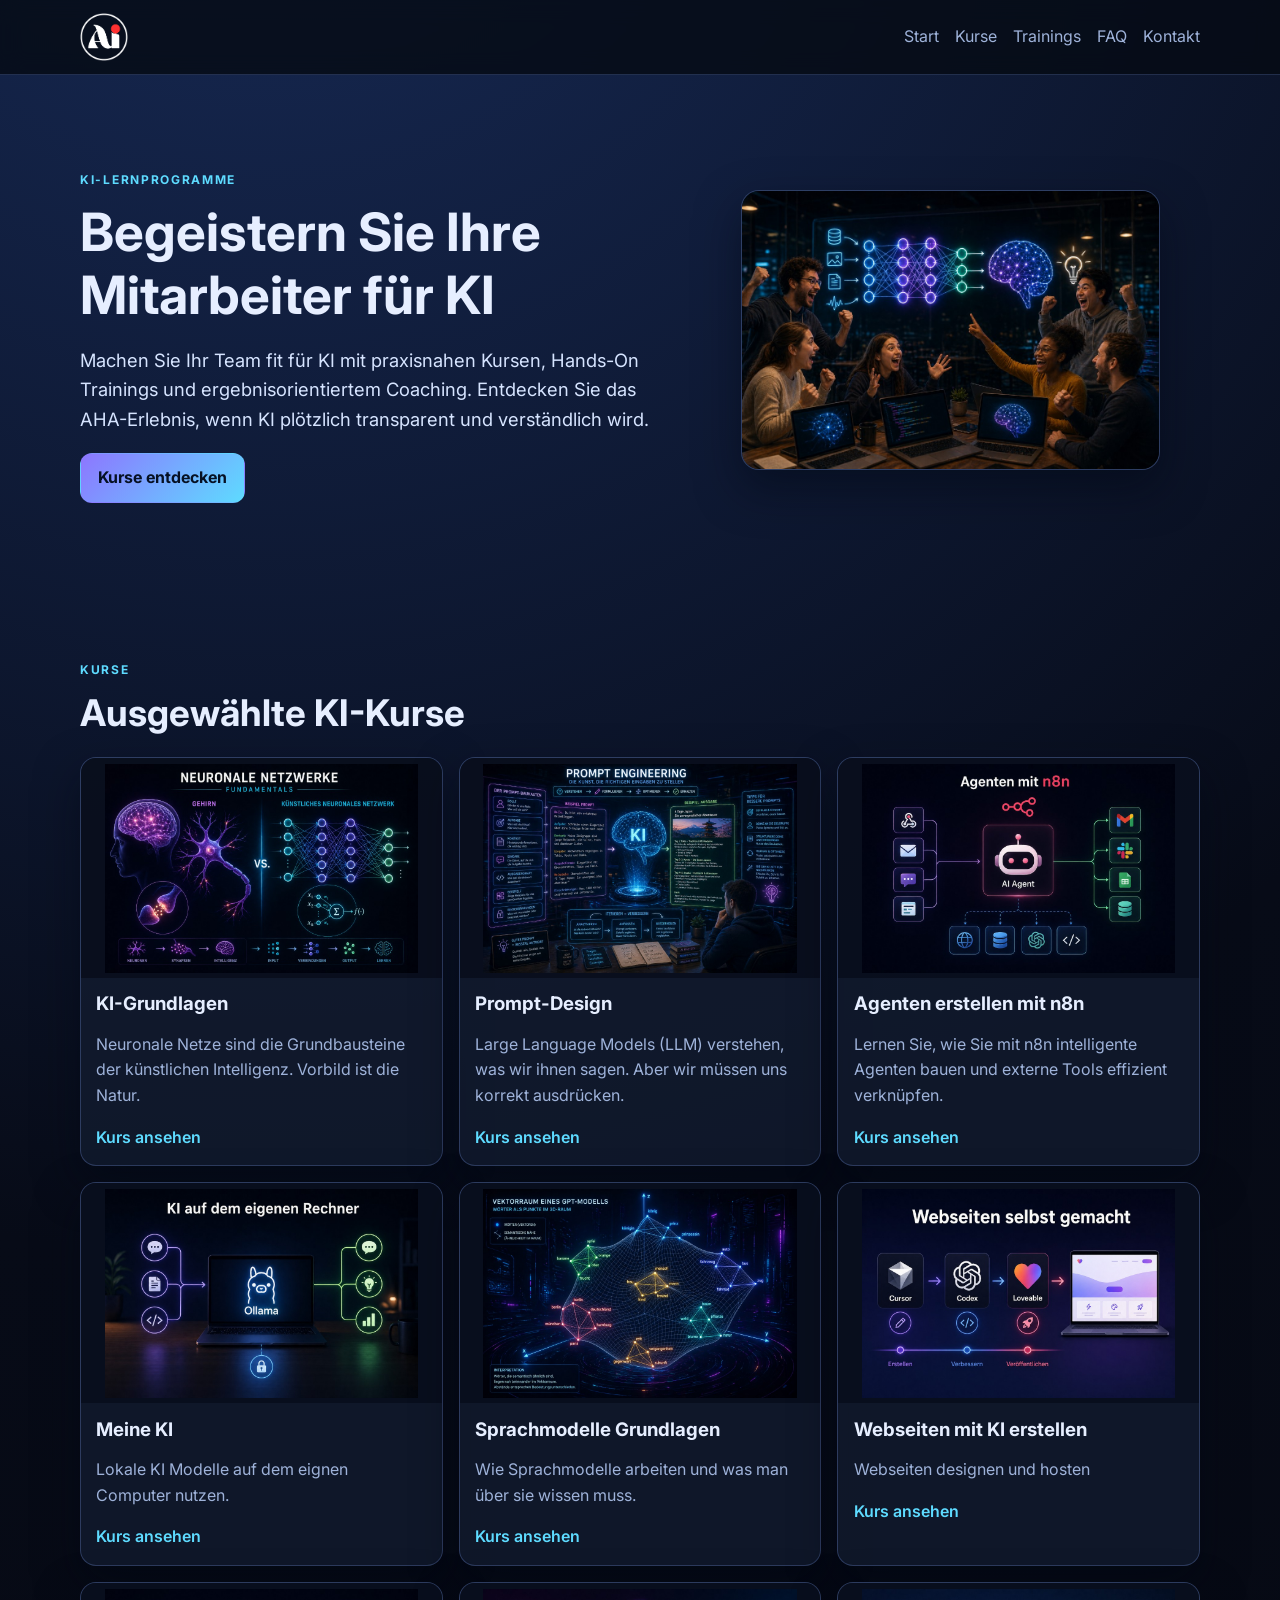
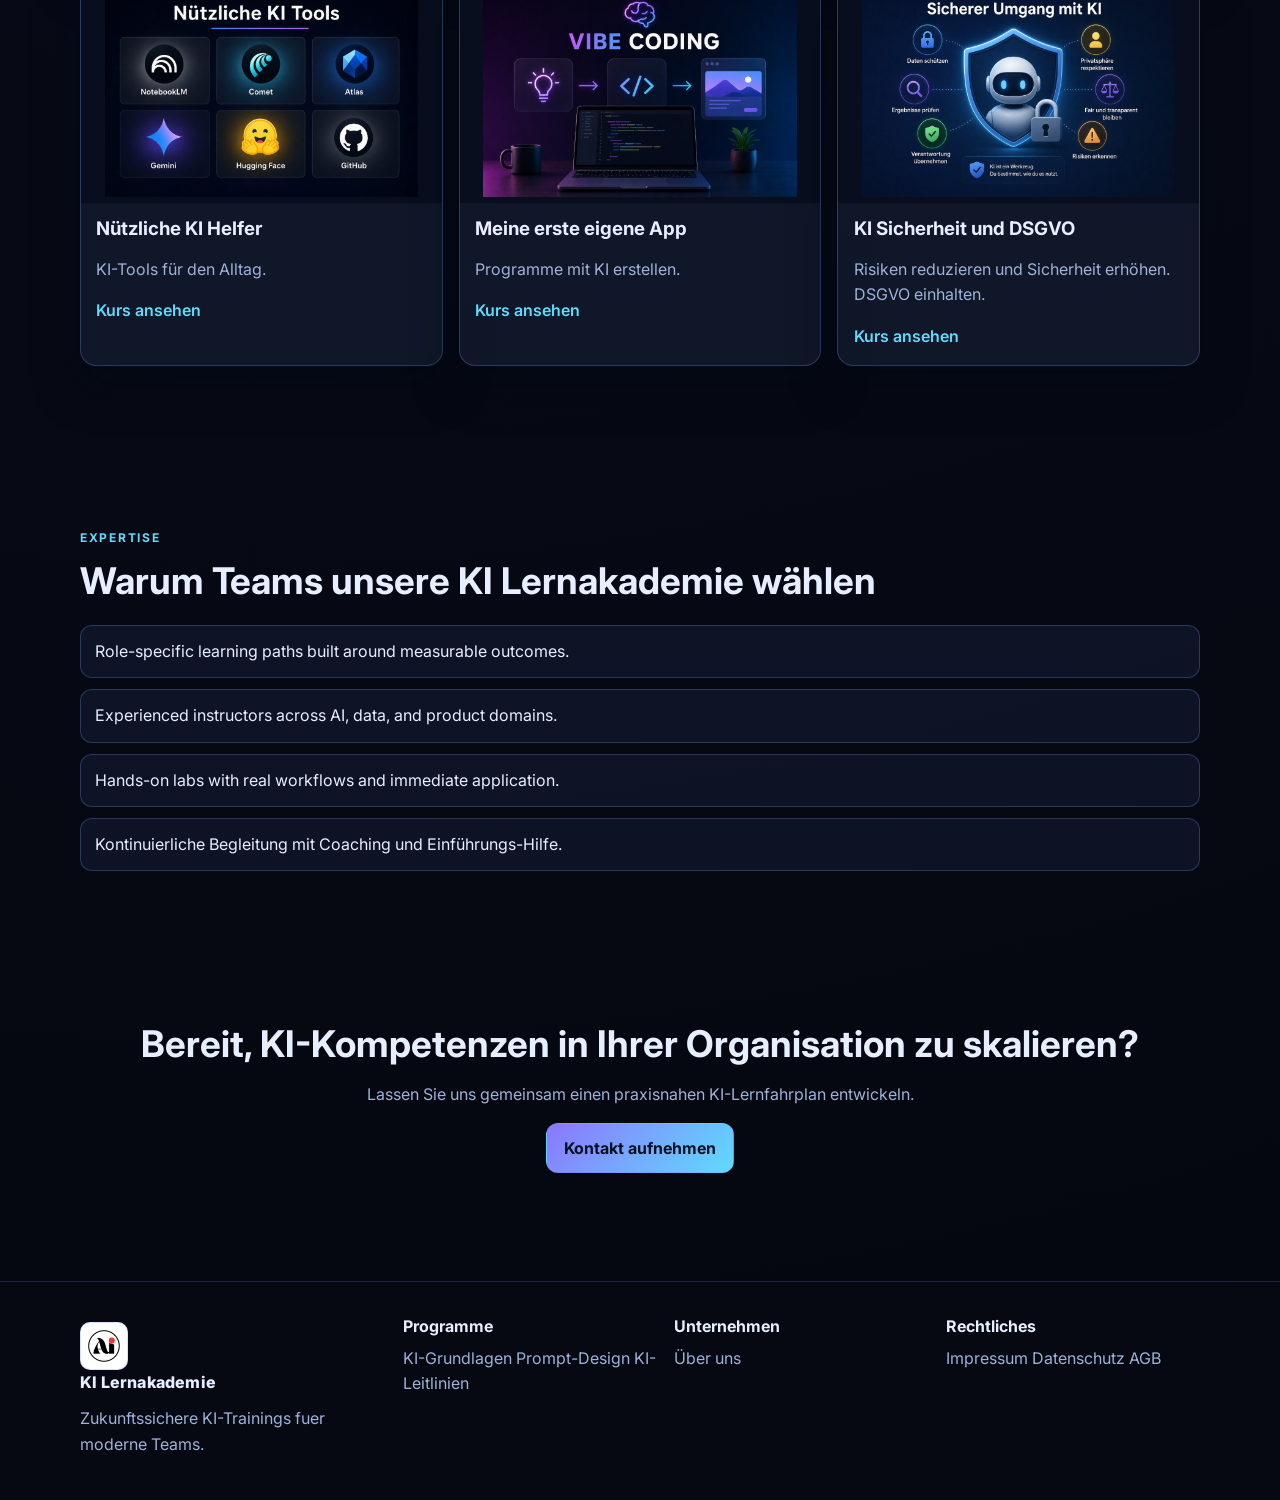
==== web/index.html @ cd167e84 "[verified] Add brand logo favicon across website" ====
<!doctype html>
<html lang="de">
<head>
  <meta charset="utf-8">
  <link rel="icon" href="/favicon.ico" sizes="any">
  <link rel="icon" type="image/png" href="/favicon.png" sizes="64x64">
  <link rel="apple-touch-icon" href="/apple-touch-icon.png" sizes="180x180">
  <meta name="viewport" content="width=device-width, initial-scale=1">
  <title data-i18n="site.title">KI verstehen und anwenden</title>
  <link rel="preconnect" href="https://fonts.googleapis.com">
  <link rel="preconnect" href="https://fonts.gstatic.com" crossorigin>
  <link href="https://fonts.googleapis.com/css2?family=Inter:wght@400;500;600;700;800&display=swap" rel="stylesheet">
  <link rel="stylesheet" href="assets/css/style.css">
</head>
<body data-page="home">
  <header class="site-header">
    <div class="container header-row">
      <a class="brand" href="index.html" aria-label="AimpathiC Startseite">
        <img class="brand-logo" src="assets/img/logo-aimpathic-hell.png" alt="AimpathiC Logo hell">
      </a>
      <button class="mobile-nav-toggle" type="button" aria-label="Navigation umschalten">Menue</button>
      <nav class="main-nav" aria-label="Hauptnavigation">
        <a href="index.html" data-i18n="nav.home">Start</a>
        <a href="courses.html" data-i18n="nav.courses">Kurse</a>
        <a href="workshops.html" data-i18n="nav.workshops">Trainings</a>
        <a href="faq.html" data-i18n="nav.faq">FAQ</a>
        <a href="contact.html" data-i18n="nav.contact">Kontakt</a>
      </nav>
    </div>
  </header>

  <main>
    <section class="hero">
      <div class="container hero-grid">
        <div>
          <p class="eyebrow" data-i18n="hero.eyebrow">KI-Lernprogramme</p>
          <h1 data-i18n="hero.title">Begeistern Sie Ihre Mitarbeiter für KI</h1>
          <p class="lead" data-i18n="hero.lead">Machen Sie Ihr Team fit für KI mit praxisnahen Kursen, Hands-On Trainings und ergebnisorientiertem Coaching. Entdecken Sie das AHA-Erlebnis, wenn KI plötzlich transparent und verständlich wird.</p>
          <a href="courses.html" class="btn btn-primary" data-i18n="hero.cta">Kurse entdecken</a>
        </div>
        <figure class="hero-media">
          <img src="assets/img/hero-01.png" data-i18n-attr="alt:img.heroAlt" alt="Team beim KI-Lernen">
        </figure>
      </div>
    </section>

    <section class="section">
      <div class="container">
        <div class="section-head">
          <p class="eyebrow" data-i18n="courses.eyebrow">Kurse</p>
          <h2 data-i18n="courses.title">Ausgewählte KI-Kurse</h2>
        </div>
        <div class="cards">
          <article class="card course-card">
            <img src="assets/img/ki-kurse-02.png" data-i18n-attr="alt:img.course1Alt" alt="Neuronale Netzwerke Grundlagen">
            <div class="content">
              <h3 data-i18n="courses.card1.title">KI-Grundlagen</h3>
              <p data-i18n="courses.card1.body">Neuronale Netze sind die Grundbausteine der künstlichen Intelligenz. Vorbild ist die Natur.  </p>
              <a class="link-accent" href="courses.html" data-i18n="courses.card1.cta">Kurs ansehen</a>
            </div>
          </article>
          <article class="card course-card">
            <img src="assets/img/prompt-engineering-03.png" data-i18n-attr="alt:img.course2Alt" alt="Visualisierung zu Prompt-Design">
            <div class="content">
              <h3 data-i18n="courses.card2.title">Prompt-Design</h3>
              <p data-i18n="courses.card2.body"> Large Language Models (LLM) verstehen, was wir ihnen sagen. Aber wir müssen uns korrekt ausdrücken.</p>
              <a class="link-accent" href="courses.html" data-i18n="courses.card2.cta">Kurs ansehen</a>
            </div>
          </article>
          <article class="card course-card">
            <img src="assets/img/agenten-erstellen-mit-n8n-05.png" alt="Agenten erstellen mit n8n">
            <div class="content">
              <h3>Agenten erstellen mit n8n</h3>
              <p>Lernen Sie, wie Sie mit n8n intelligente Agenten 
                bauen und externe Tools effizient verknüpfen.</p>
              <a class="link-accent" href="courses.html">Kurs ansehen</a>
            </div>
          </article>
          <article class="card course-card">
            <img src="assets/img/meine-ki-06.png" alt="Meine KI auf dem eigenen Rechner">
            <div class="content">
              <h3>Meine KI</h3>
              <p>Lokale KI Modelle auf dem eignen Computer nutzen.</p>
              <a class="link-accent" href="courses.html">Kurs ansehen</a>
            </div>
          </article>
          <article class="card course-card">
            <img src="assets/img/sprachmodelle-grundlagen-07.png" alt="Sprachmodelle Grundlagen">
            <div class="content">
              <h3>Sprachmodelle Grundlagen</h3>
              <p>Wie Sprachmodelle arbeiten und was man über sie wissen muss.</p>
              <a class="link-accent" href="courses.html">Kurs ansehen</a>
            </div>
          </article>
          <article class="card course-card">
            <img src="assets/img/webseiten-mit-ki-erstellen-08.png" alt="Webseiten mit KI erstellen">
            <div class="content">
              <h3>Webseiten mit KI erstellen</h3>
              <p>Webseiten designen und hosten</p>
              <a class="link-accent" href="courses.html">Kurs ansehen</a>
            </div>
          </article>
          <article class="card course-card">
            <img src="assets/img/nuetzliche-ki-helfer-09.png" alt="Nuetzliche KI Helfer">
            <div class="content">
              <h3>Nützliche KI Helfer</h3>
              <p>KI-Tools für den Alltag.</p>
              <a class="link-accent" href="courses.html">Kurs ansehen</a>
            </div>
          </article>
          <article class="card course-card">
            <img src="assets/img/vibe-coding-kurs-11.png" alt="Meine erste App">
            <div class="content">
              <h3>Meine erste eigene App</h3>
              <p>Programme mit KI erstellen.</p>
              <a class="link-accent" href="courses.html">Kurs ansehen</a>
            </div>
          </article>
          <article class="card course-card">
            <img src="assets/img/sicherheit-kurs-12.png" alt="KI Sicherheit und DSGVO">
            <div class="content">
              <h3>KI Sicherheit und DSGVO</h3>
              <p>Risiken reduzieren und Sicherheit erhöhen. DSGVO einhalten.</p>
              <a class="link-accent" href="courses.html">Kurs ansehen</a>
            </div>
          </article>
        </div>
      </div>
    </section>

    <section class="section">
      <div class="container">
        <div class="section-head">
          <p class="eyebrow" data-i18n="why.eyebrow">Expertise</p>
          <h2 data-i18n="why.title">Warum Teams unsere KI Lernakademie wählen</h2>
        </div>
        <ul class="benefits">
          <li data-i18n="why.item1">Role-specific learning paths built around measurable outcomes.</li>
          <li data-i18n="why.item2">Experienced instructors across AI, data, and product domains.</li>
          <li data-i18n="why.item3">Hands-on labs with real workflows and immediate application.</li>
          <li data-i18n="why.item4">Kontinuierliche Begleitung mit Coaching und Einführungs-Hilfe.</li>
        </ul>
      </div>
    </section>

    <section class="section cta-section">
      <div class="container">
        <h2 data-i18n="cta.title">Bereit, KI-Kompetenzen in Ihrer Organisation zu skalieren?</h2>
        <p data-i18n="cta.body">Lassen Sie uns gemeinsam einen praxisnahen KI-Lernfahrplan entwickeln.</p>
        <a class="btn btn-primary" href="contact.html" data-i18n="cta.button">Kontakt aufnehmen</a>
      </div>
    </section>
  </main>

  <footer class="site-footer">
    <div class="container footer-grid">
      <div>
        <div class="brand-logo-surface">
          <img src="assets/img/logo-aimpathic-schwarz.png" alt="AimpathiC Logo schwarz">
        </div>
        <p class="brand" data-i18n="brand.name">KI Lernakademie</p>
        <p data-i18n="footer.tagline">Zukunftssichere KI-Trainings fuer moderne Teams.</p>
      </div>
      <div>
        <h3 data-i18n="footer.programs">Programme</h3>
        <a href="courses.html" data-i18n="footer.aiFund">KI-Grundlagen</a>
        <a href="courses.html" data-i18n="footer.prompt">Prompt-Design</a>
        <a href="courses.html" data-i18n="footer.gov">KI-Leitlinien</a>
      </div>
      <div>
        <h3 data-i18n="footer.company">Unternehmen</h3>
        <a href="index.html" data-i18n="footer.about">Über uns</a>
      </div>
      <div>
        <h3 data-i18n="footer.legal">Rechtliches</h3>
        <a href="#" data-i18n="footer.imprint">Impressum</a>
        <a href="#" data-i18n="footer.privacy">Datenschutz</a>
        <a href="#" data-i18n="footer.terms">AGB</a>
      </div>
    </div>
  </footer>

  <script src="assets/js/main.js"></script>
</body>
</html>
---- web/assets/css/style.css ----
:root {
  --bg: #070b17;
  --bg-soft: #0f1730;
  --panel: rgba(19, 28, 48, 0.76);
  --text: #e6eeff;
  --muted: #9eb2d9;
  --stroke: rgba(133, 167, 255, 0.25);
  --accent: #5edbff;
  --accent-2: #8d76ff;
  --shadow: 0 18px 44px rgba(2, 7, 19, 0.5);
}

*,
*::before,
*::after {
  box-sizing: border-box;
}

html {
  scroll-behavior: smooth;
}

body {
  margin: 0;
  font-family: "Inter", sans-serif;
  color: var(--text);
  background: radial-gradient(circle at 20% -10%, #182c5a 0%, #070b17 44%, #05070f 100%);
  line-height: 1.6;
}

img {
  max-width: 100%;
  display: block;
}

a {
  color: inherit;
  text-decoration: none;
}

.container {
  width: min(1120px, 92vw);
  margin: 0 auto;
}

.site-header {
  position: sticky;
  top: 0;
  z-index: 50;
  border-bottom: 1px solid rgba(133, 167, 255, 0.22);
  background: rgba(6, 10, 19, 0.8);
  -webkit-backdrop-filter: blur(11px);
  backdrop-filter: blur(11px);
}

.header-row {
  display: flex;
  align-items: center;
  justify-content: space-between;
  gap: 1rem;
  padding: 0.8rem 0;
}

.brand {
  font-weight: 800;
  letter-spacing: 0.2px;
}

.brand-logo {
  width: 48px;
  height: 48px;
  object-fit: contain;
}

.brand-logo-surface {
  width: 48px;
  height: 48px;
  display: inline-flex;
  align-items: center;
  justify-content: center;
  background: #ffffff;
  border-radius: 10px;
  border: 1px solid rgba(133, 167, 255, 0.35);
  margin-top: 0.35rem;
}

.brand-logo-surface img {
  width: 32px;
  height: 32px;
  object-fit: contain;
}

.mobile-nav-toggle {
  display: none;
  background: transparent;
  border: 1px solid var(--stroke);
  border-radius: 10px;
  padding: 0.45rem 0.7rem;
  color: var(--text);
}

.main-nav {
  display: flex;
  align-items: center;
  gap: 1rem;
}

.main-nav a {
  color: var(--muted);
}

.main-nav a:hover,
.main-nav a:focus-visible {
  color: var(--accent);
}

.hero {
  padding: 5.2rem 0 4.4rem;
}

.hero-grid {
  display: grid;
  grid-template-columns: 1.2fr 1fr;
  gap: 1.4rem;
  align-items: center;
}

.eyebrow {
  font-size: 0.75rem;
  letter-spacing: 1.7px;
  text-transform: uppercase;
  font-weight: 700;
  color: var(--accent);
}

h1,
h2,
h3 {
  line-height: 1.2;
  margin: 0 0 0.6rem;
}

h1 {
  font-size: clamp(1.95rem, 5.2vw, 3.3rem);
}

h2 {
  font-size: clamp(1.45rem, 3.8vw, 2.3rem);
}

.lead {
  color: #d6e4ff;
  font-size: clamp(1rem, 2.3vw, 1.15rem);
}

.hero-media,
.panel {
  border-radius: 18px;
  border: 1px solid var(--stroke);
  background: var(--panel);
  box-shadow: var(--shadow);
}

.hero-media {
  overflow: hidden;
}

.btn {
  display: inline-flex;
  align-items: center;
  justify-content: center;
  border-radius: 12px;
  border: 1px solid transparent;
  padding: 0.7rem 1.05rem;
  font-weight: 700;
  transition: transform 0.2s ease, box-shadow 0.2s ease;
}

.btn:focus-visible,
.main-nav a:focus-visible,
summary:focus-visible,
input:focus-visible,
textarea:focus-visible {
  outline: 2px solid var(--accent);
  outline-offset: 2px;
}

.btn-primary {
  color: #061124;
  background: linear-gradient(135deg, var(--accent-2), var(--accent));
}

.btn-secondary {
  border-color: rgba(94, 219, 255, 0.4);
  background: rgba(94, 219, 255, 0.12);
}

.btn:hover {
  transform: translateY(-2px);
  box-shadow: 0 10px 24px rgba(94, 219, 255, 0.22);
}

.section {
  padding: 4.7rem 0;
}

.section-head {
  margin-bottom: 1.35rem;
}

.cards {
  display: grid;
  grid-template-columns: repeat(3, minmax(0, 1fr));
  gap: 1rem;
}

.card {
  border: 1px solid var(--stroke);
  border-radius: 16px;
  background: var(--panel);
  box-shadow: var(--shadow);
  padding: 1rem;
}

.card p {
  color: var(--muted);
}

.link-accent {
  color: var(--accent);
  font-weight: 600;
}

.split-section {
  background: linear-gradient(180deg, rgba(84, 130, 255, 0.08), rgba(94, 219, 255, 0.02));
  border-top: 1px solid rgba(133, 167, 255, 0.2);
  border-bottom: 1px solid rgba(133, 167, 255, 0.2);
}

.split-grid {
  display: grid;
  grid-template-columns: 1.25fr 1fr;
  gap: 1.2rem;
}

.course-card {
  overflow: hidden;
  padding: 0;
}

.course-card img {
  width: 100%;
  height: 220px;
  object-fit: contain;
  object-position: center;
  background: rgba(8, 14, 28, 0.9);
  padding: 0.35rem;
}

.course-card .content {
  padding: 0.95rem;
}

.benefits {
  list-style: none;
  margin: 0;
  padding: 0;
  display: grid;
  gap: 0.7rem;
}

.benefits li {
  border: 1px solid var(--stroke);
  background: rgba(17, 27, 47, 0.66);
  border-radius: 12px;
  padding: 0.8rem 0.9rem;
}

.faq-list {
  display: grid;
  gap: 0.75rem;
}

details {
  border: 1px solid var(--stroke);
  border-radius: 12px;
  background: rgba(17, 27, 47, 0.66);
  padding: 0.8rem 0.95rem;
}

summary {
  cursor: pointer;
  font-weight: 600;
}

details p {
  color: var(--muted);
  margin: 0.6rem 0 0;
}

.cta-section {
  text-align: center;
}

.cta-section p {
  color: var(--muted);
}

.timeline {
  display: grid;
  gap: 0.7rem;
  margin-top: 1rem;
}

.timeline-item {
  border: 1px solid var(--stroke);
  border-radius: 12px;
  background: rgba(17, 27, 47, 0.66);
  padding: 0.7rem 0.85rem;
}

.contact-grid {
  display: grid;
  grid-template-columns: 1.2fr 1fr;
  gap: 1rem;
}

form {
  display: grid;
  gap: 0.65rem;
}

label {
  font-weight: 600;
}

input,
textarea {
  width: 100%;
  border-radius: 10px;
  border: 1px solid var(--stroke);
  background: rgba(13, 21, 39, 0.85);
  color: var(--text);
  padding: 0.62rem 0.75rem;
}

textarea {
  min-height: 120px;
}

.site-footer {
  margin-top: 2rem;
  border-top: 1px solid rgba(133, 167, 255, 0.2);
  background: rgba(7, 10, 18, 0.82);
}

.footer-grid {
  padding: 2.2rem 0;
  display: grid;
  grid-template-columns: 1.2fr repeat(3, 1fr);
  gap: 1.1rem;
}

.footer-grid h3 {
  font-size: 1rem;
}

.footer-grid p,
.footer-grid a {
  color: var(--muted);
  margin: 0 0 0.45rem;
}

.footer-grid .brand {
  color: var(--text);
  margin-bottom: 0.65rem;
}

@media (max-width: 980px) {
  .hero-grid,
  .split-grid,
  .contact-grid {
    grid-template-columns: 1fr;
  }

  .cards,
  .footer-grid {
    grid-template-columns: repeat(2, minmax(0, 1fr));
  }
}

@media (max-width: 760px) {
  .mobile-nav-toggle {
    display: inline-flex;
  }

  .main-nav {
    position: absolute;
    top: 64px;
    left: 4vw;
    right: 4vw;
    border: 1px solid var(--stroke);
    border-radius: 12px;
    background: rgba(7, 12, 21, 0.96);
    display: none;
    flex-direction: column;
    align-items: flex-start;
    padding: 0.8rem;
    gap: 0.7rem;
  }

  .main-nav.is-open {
    display: flex;
  }

  .cards,
  .footer-grid {
    grid-template-columns: 1fr;
  }
}
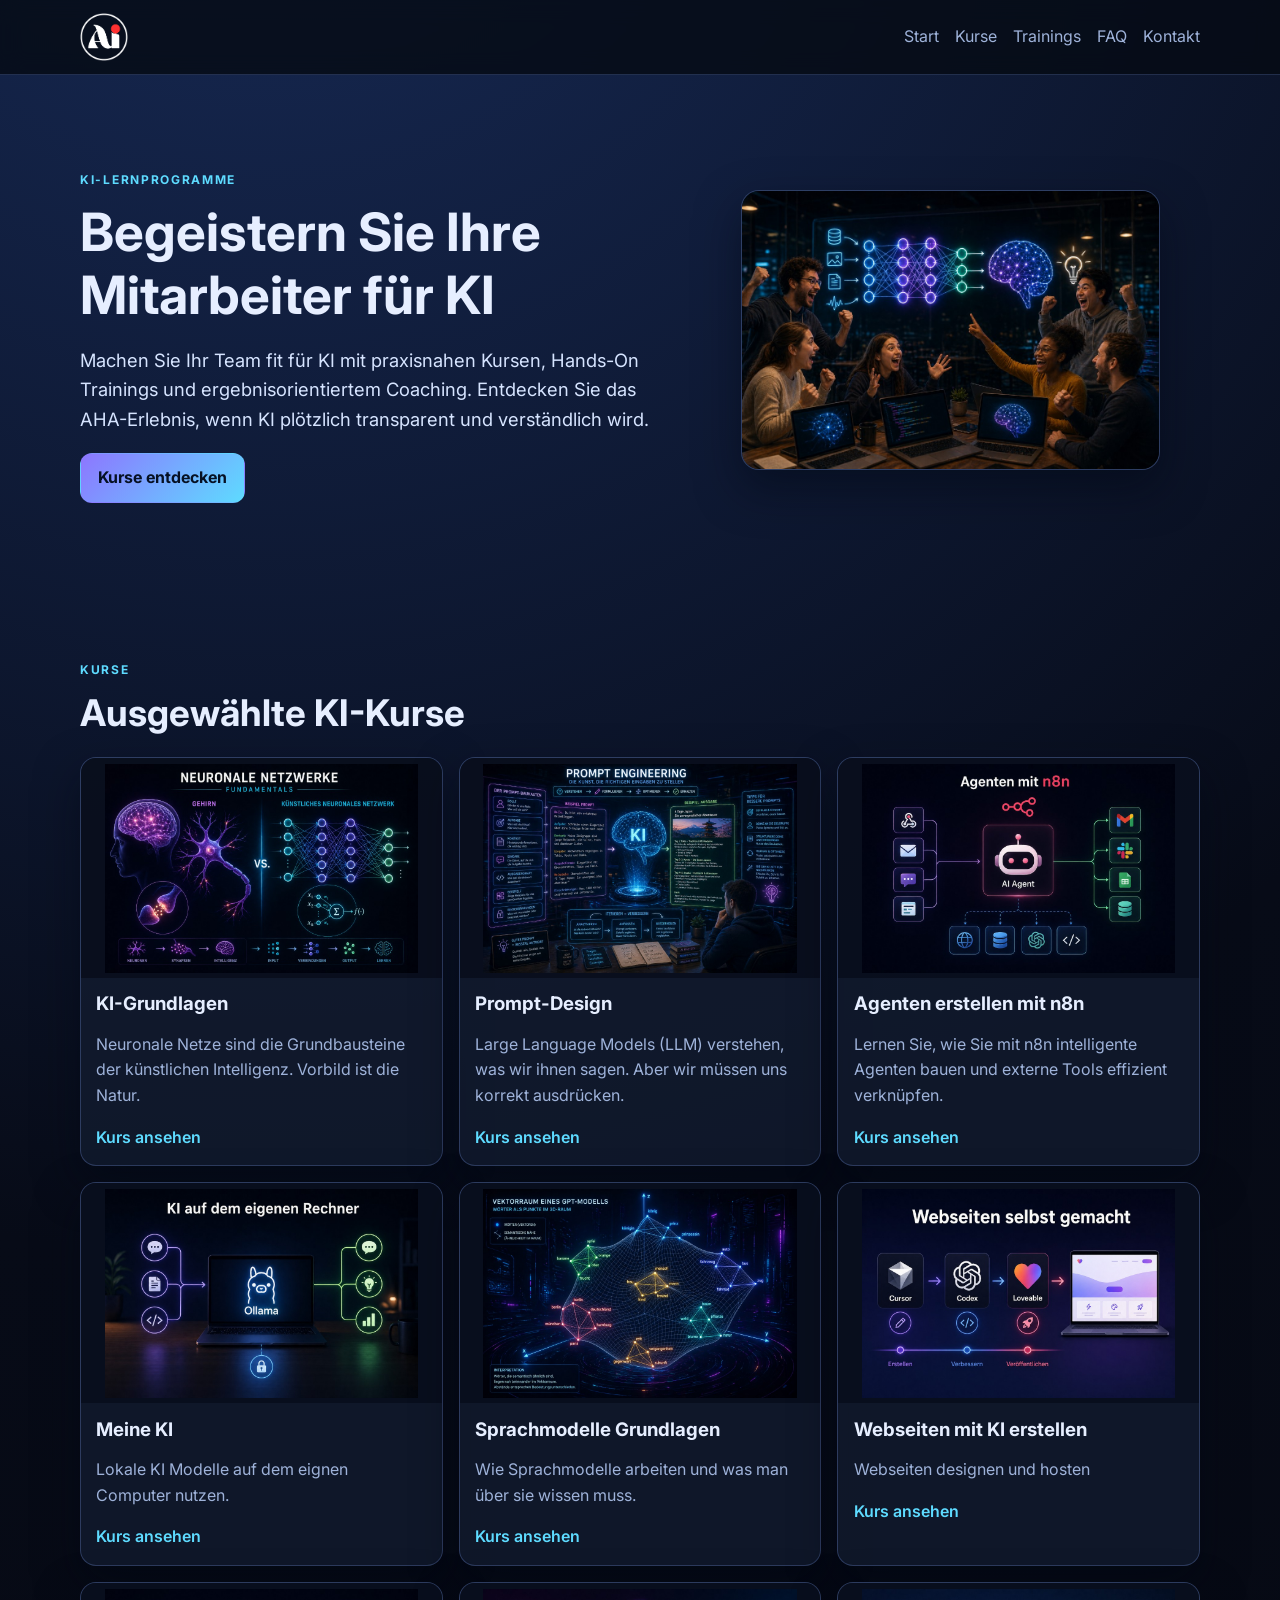
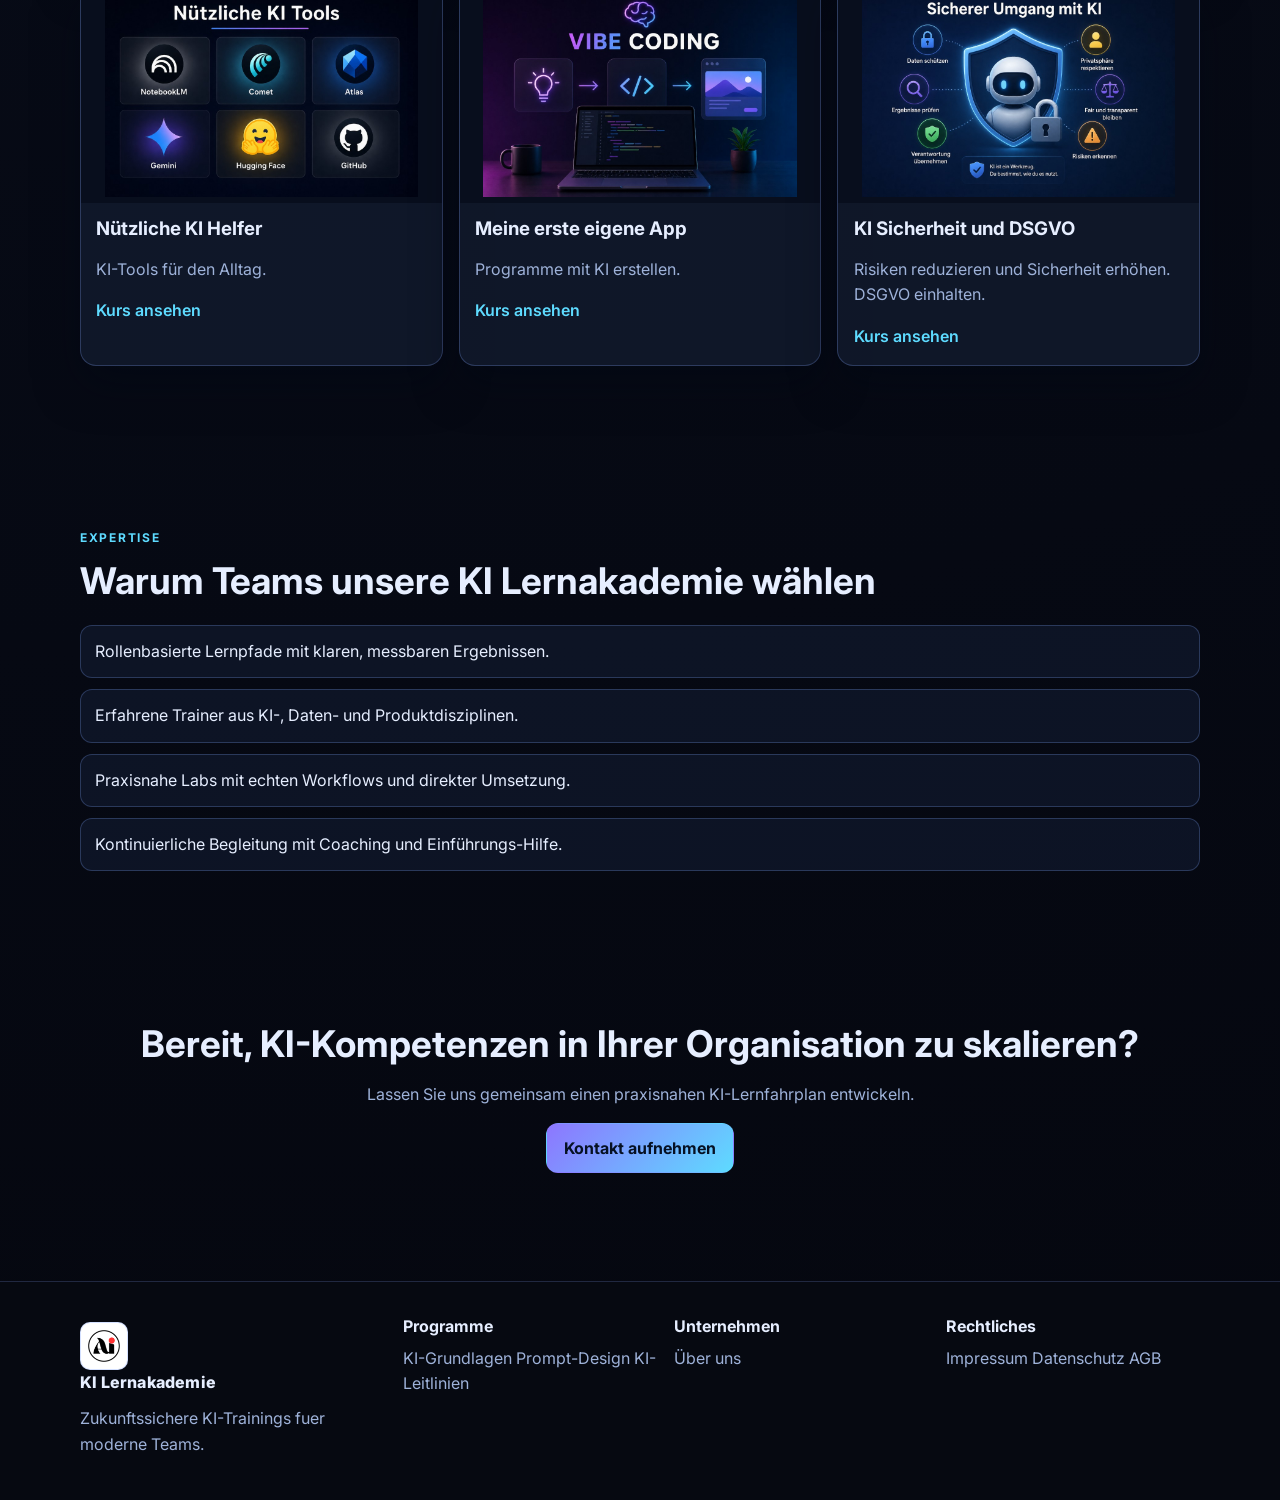
==== commit 91d923e6: "Translate expertise points to German" ====
--- a/web/index.html
+++ b/web/index.html
@@ -2,8 +2,9 @@
 <html lang="de">
 <head>
   <meta charset="utf-8">
+  <link rel="icon" type="image/png" sizes="16x16" href="/favicon-16x16.png">
+  <link rel="icon" type="image/png" sizes="32x32" href="/favicon-32x32.png">
   <link rel="icon" href="/favicon.ico" sizes="any">
-  <link rel="icon" type="image/png" href="/favicon.png" sizes="64x64">
   <link rel="apple-touch-icon" href="/apple-touch-icon.png" sizes="180x180">
   <meta name="viewport" content="width=device-width, initial-scale=1">
   <title data-i18n="site.title">KI verstehen und anwenden</title>
@@ -135,9 +136,9 @@
           <h2 data-i18n="why.title">Warum Teams unsere KI Lernakademie wählen</h2>
         </div>
         <ul class="benefits">
-          <li data-i18n="why.item1">Role-specific learning paths built around measurable outcomes.</li>
-          <li data-i18n="why.item2">Experienced instructors across AI, data, and product domains.</li>
-          <li data-i18n="why.item3">Hands-on labs with real workflows and immediate application.</li>
+          <li data-i18n="why.item1">Rollenbasierte Lernpfade mit klaren, messbaren Ergebnissen.</li>
+          <li data-i18n="why.item2">Erfahrene Trainer aus KI-, Daten- und Produktdisziplinen.</li>
+          <li data-i18n="why.item3">Praxisnahe Labs mit echten Workflows und direkter Umsetzung.</li>
           <li data-i18n="why.item4">Kontinuierliche Begleitung mit Coaching und Einführungs-Hilfe.</li>
         </ul>
       </div>
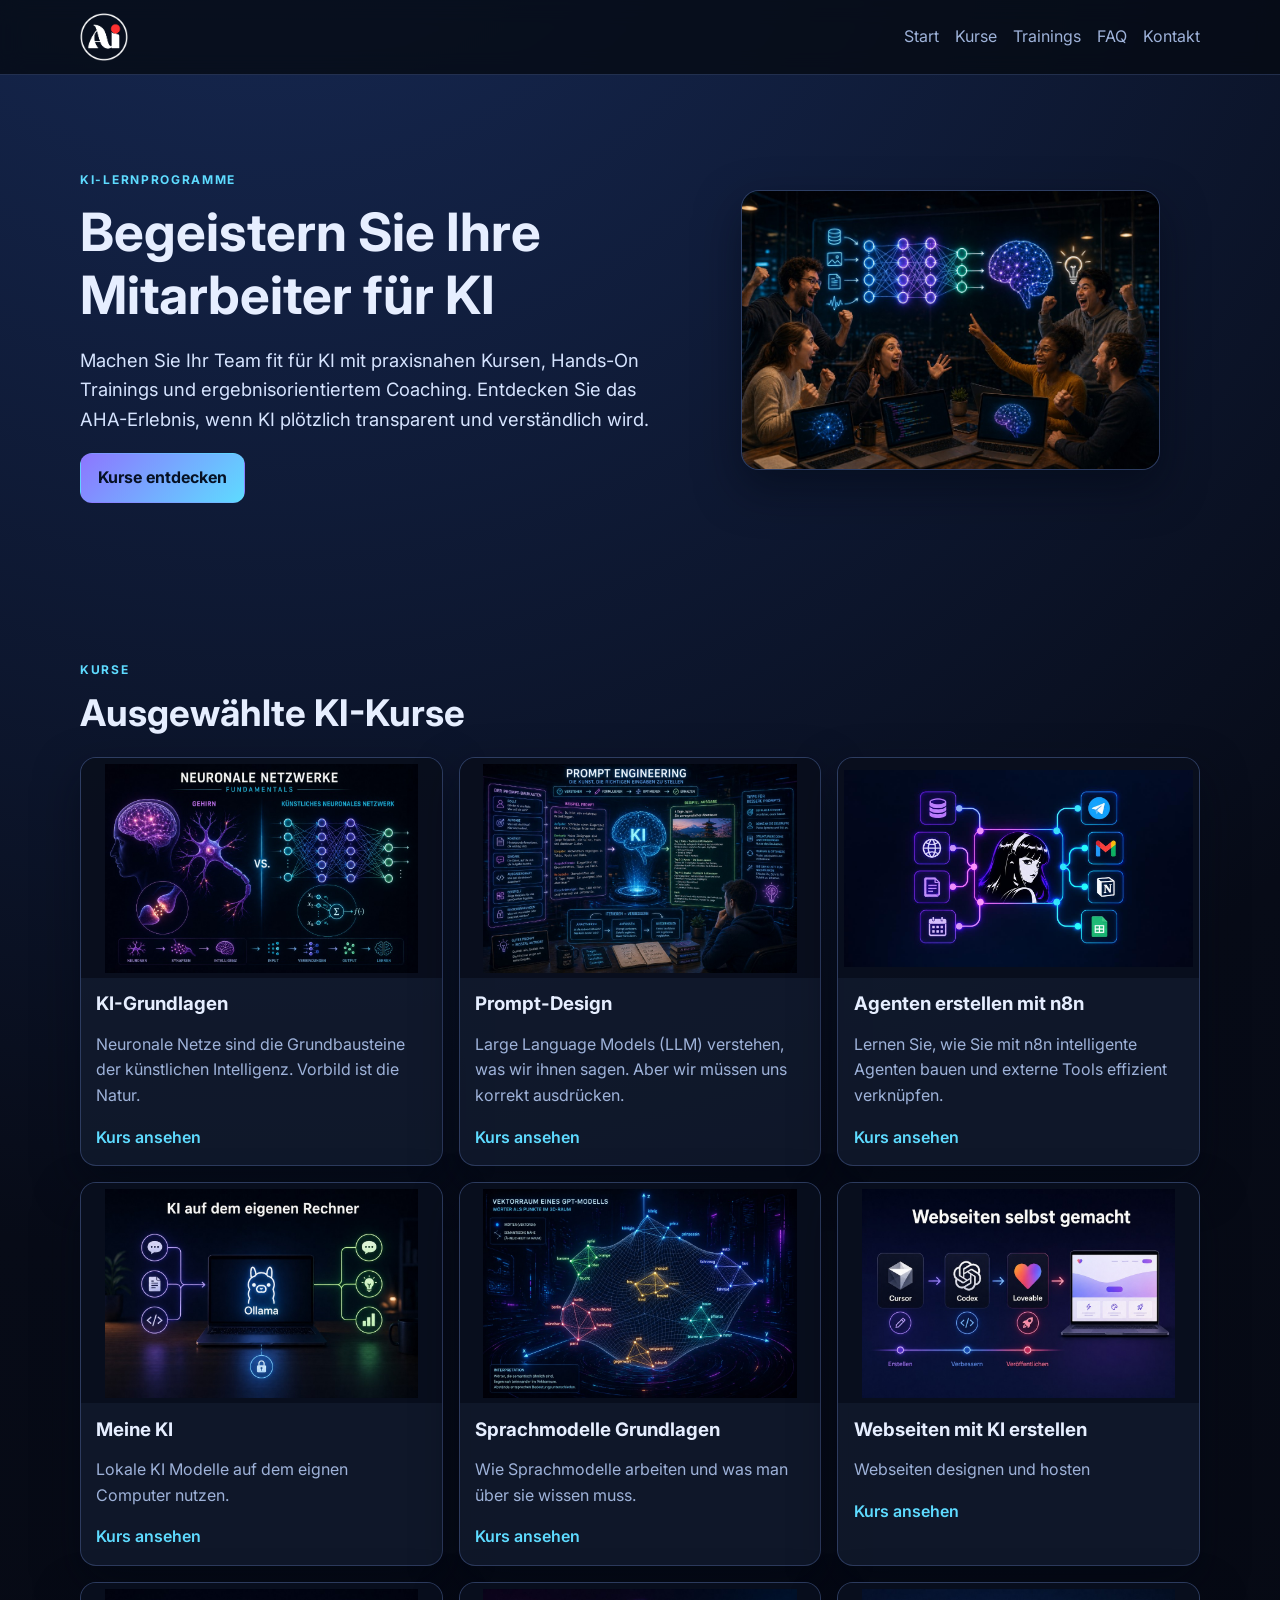
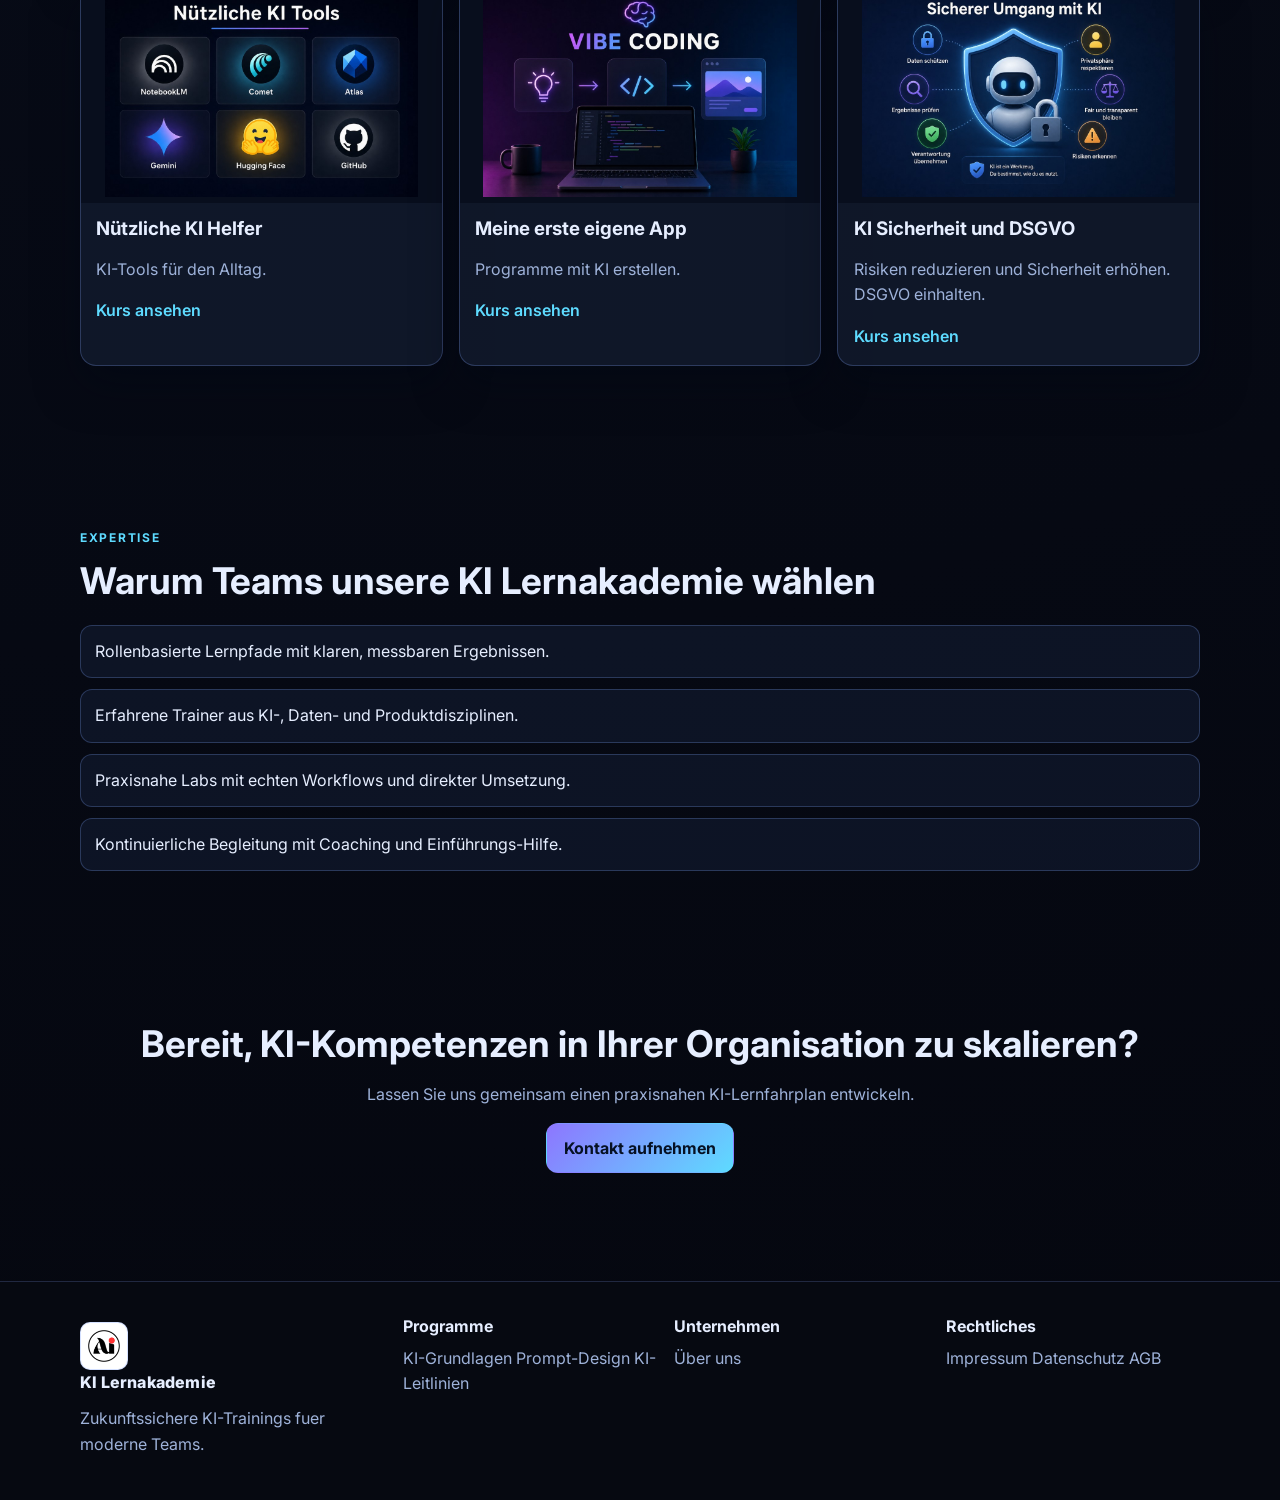
==== commit 5366f95b: "Update image for n8n agents course" ====
--- a/web/index.html
+++ b/web/index.html
@@ -69,7 +69,7 @@
             </div>
           </article>
           <article class="card course-card">
-            <img src="assets/img/agenten-erstellen-mit-n8n-05.png" alt="Agenten erstellen mit n8n">
+            <img src="assets/img/img_62c1c2da69f6.jpg" alt="Agenten erstellen mit n8n">
             <div class="content">
               <h3>Agenten erstellen mit n8n</h3>
               <p>Lernen Sie, wie Sie mit n8n intelligente Agenten 
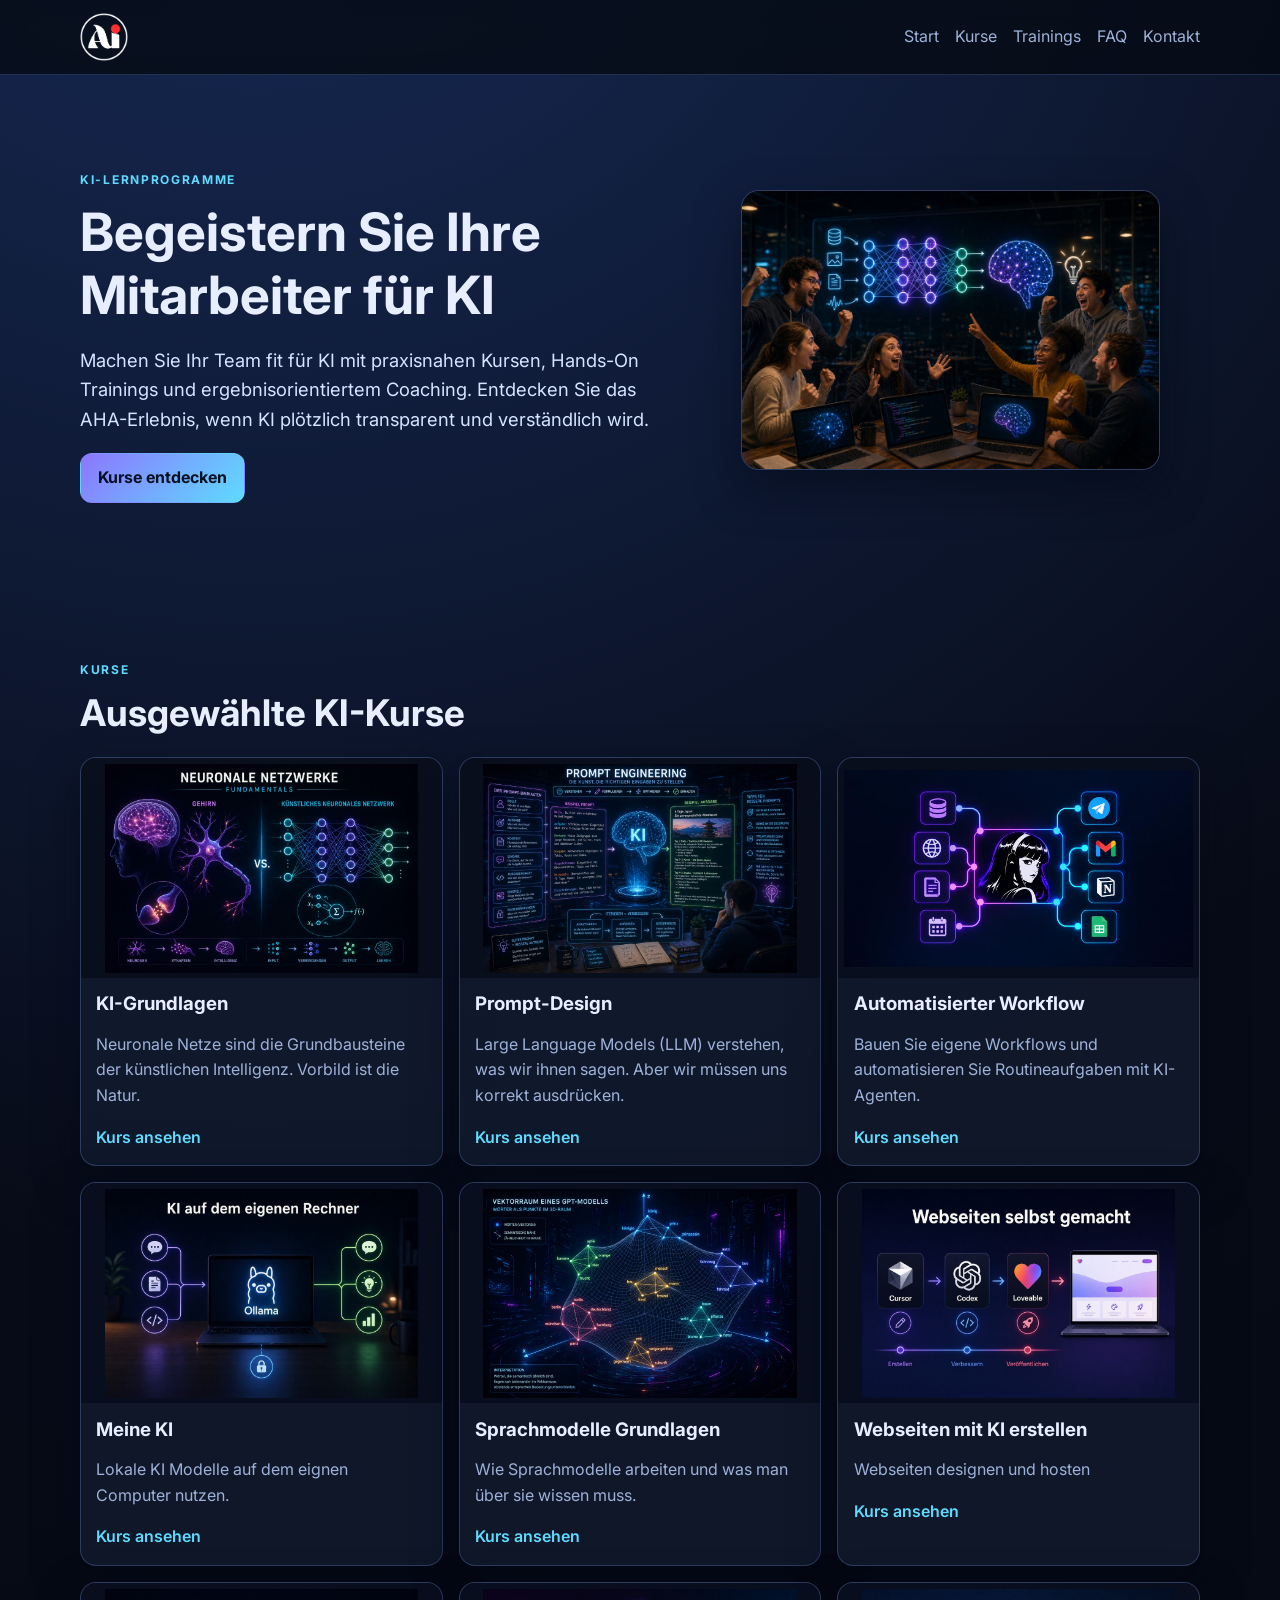
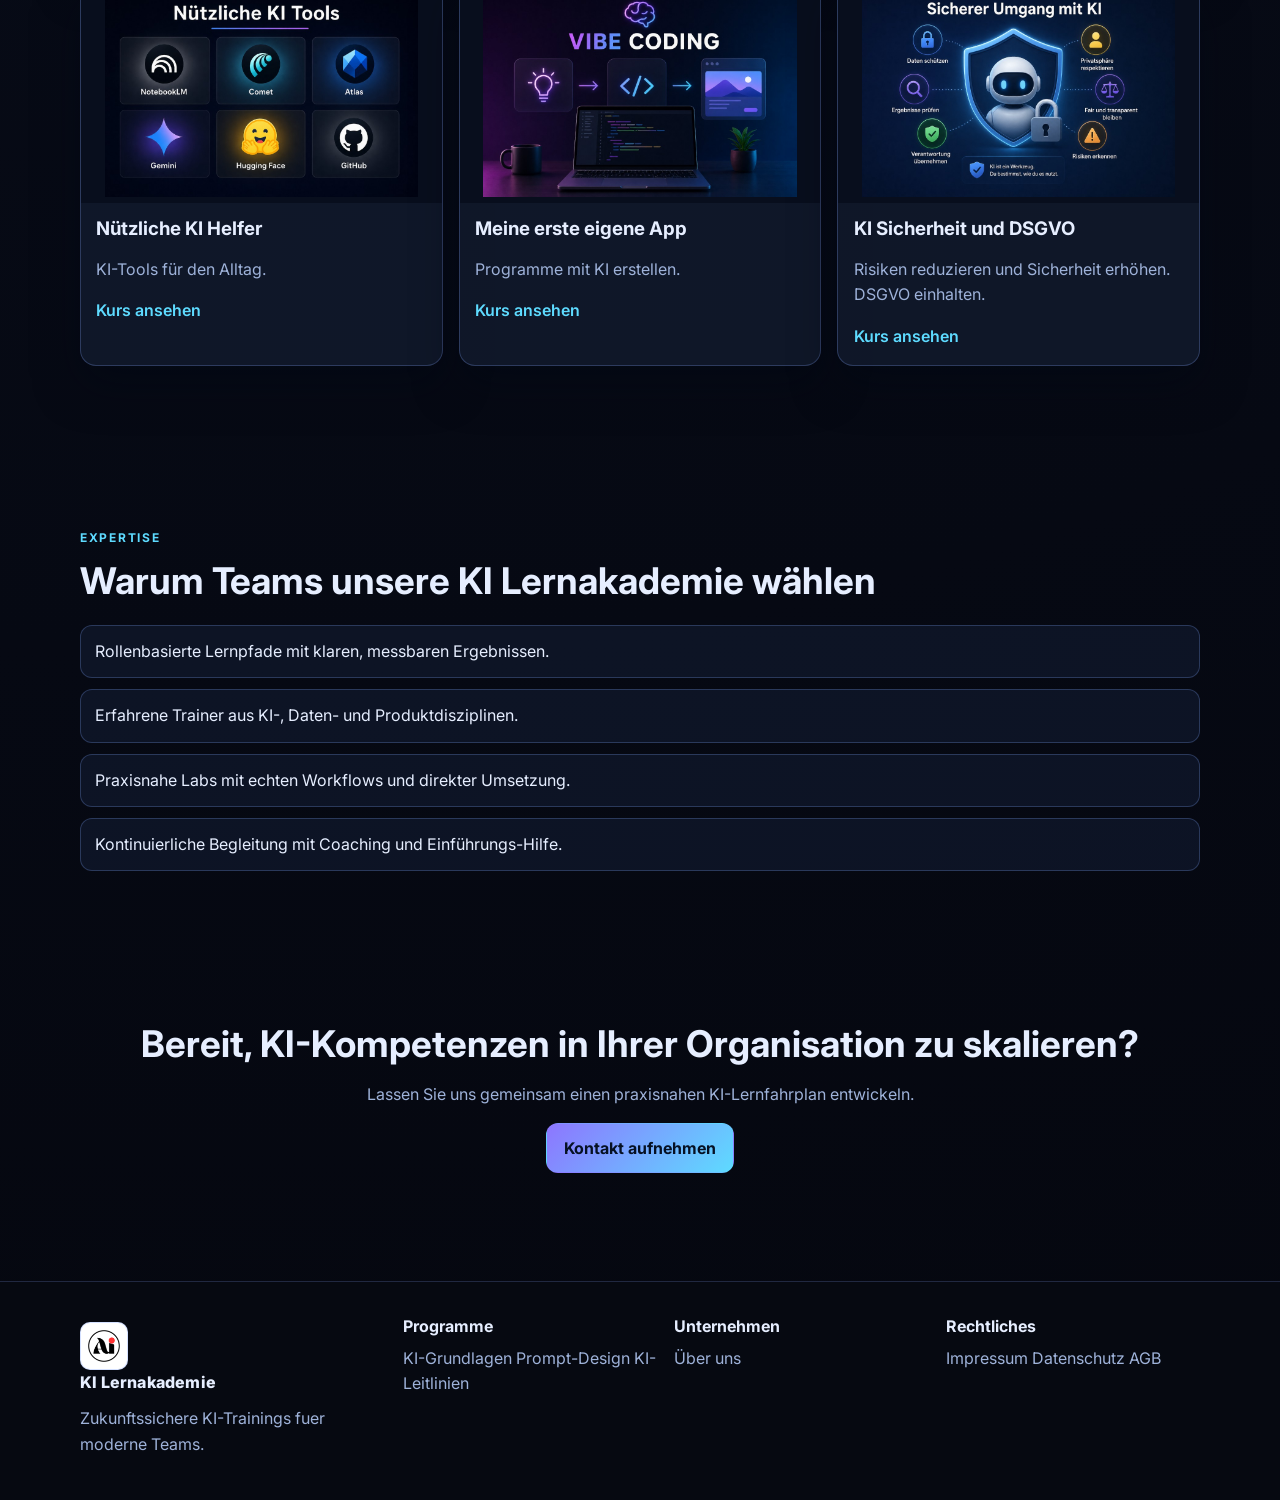
==== commit cf3ffef4: "Update title and text for automated workflow course" ====
--- a/web/index.html
+++ b/web/index.html
@@ -69,11 +69,10 @@
             </div>
           </article>
           <article class="card course-card">
-            <img src="assets/img/img_62c1c2da69f6.jpg" alt="Agenten erstellen mit n8n">
+            <img src="assets/img/img_62c1c2da69f6.jpg" alt="Automatisierter Workflow">
             <div class="content">
-              <h3>Agenten erstellen mit n8n</h3>
-              <p>Lernen Sie, wie Sie mit n8n intelligente Agenten 
-                bauen und externe Tools effizient verknüpfen.</p>
+              <h3>Automatisierter Workflow</h3>
+              <p>Bauen Sie eigene Workflows und automatisieren Sie Routineaufgaben mit KI-Agenten.</p>
               <a class="link-accent" href="courses.html">Kurs ansehen</a>
             </div>
           </article>
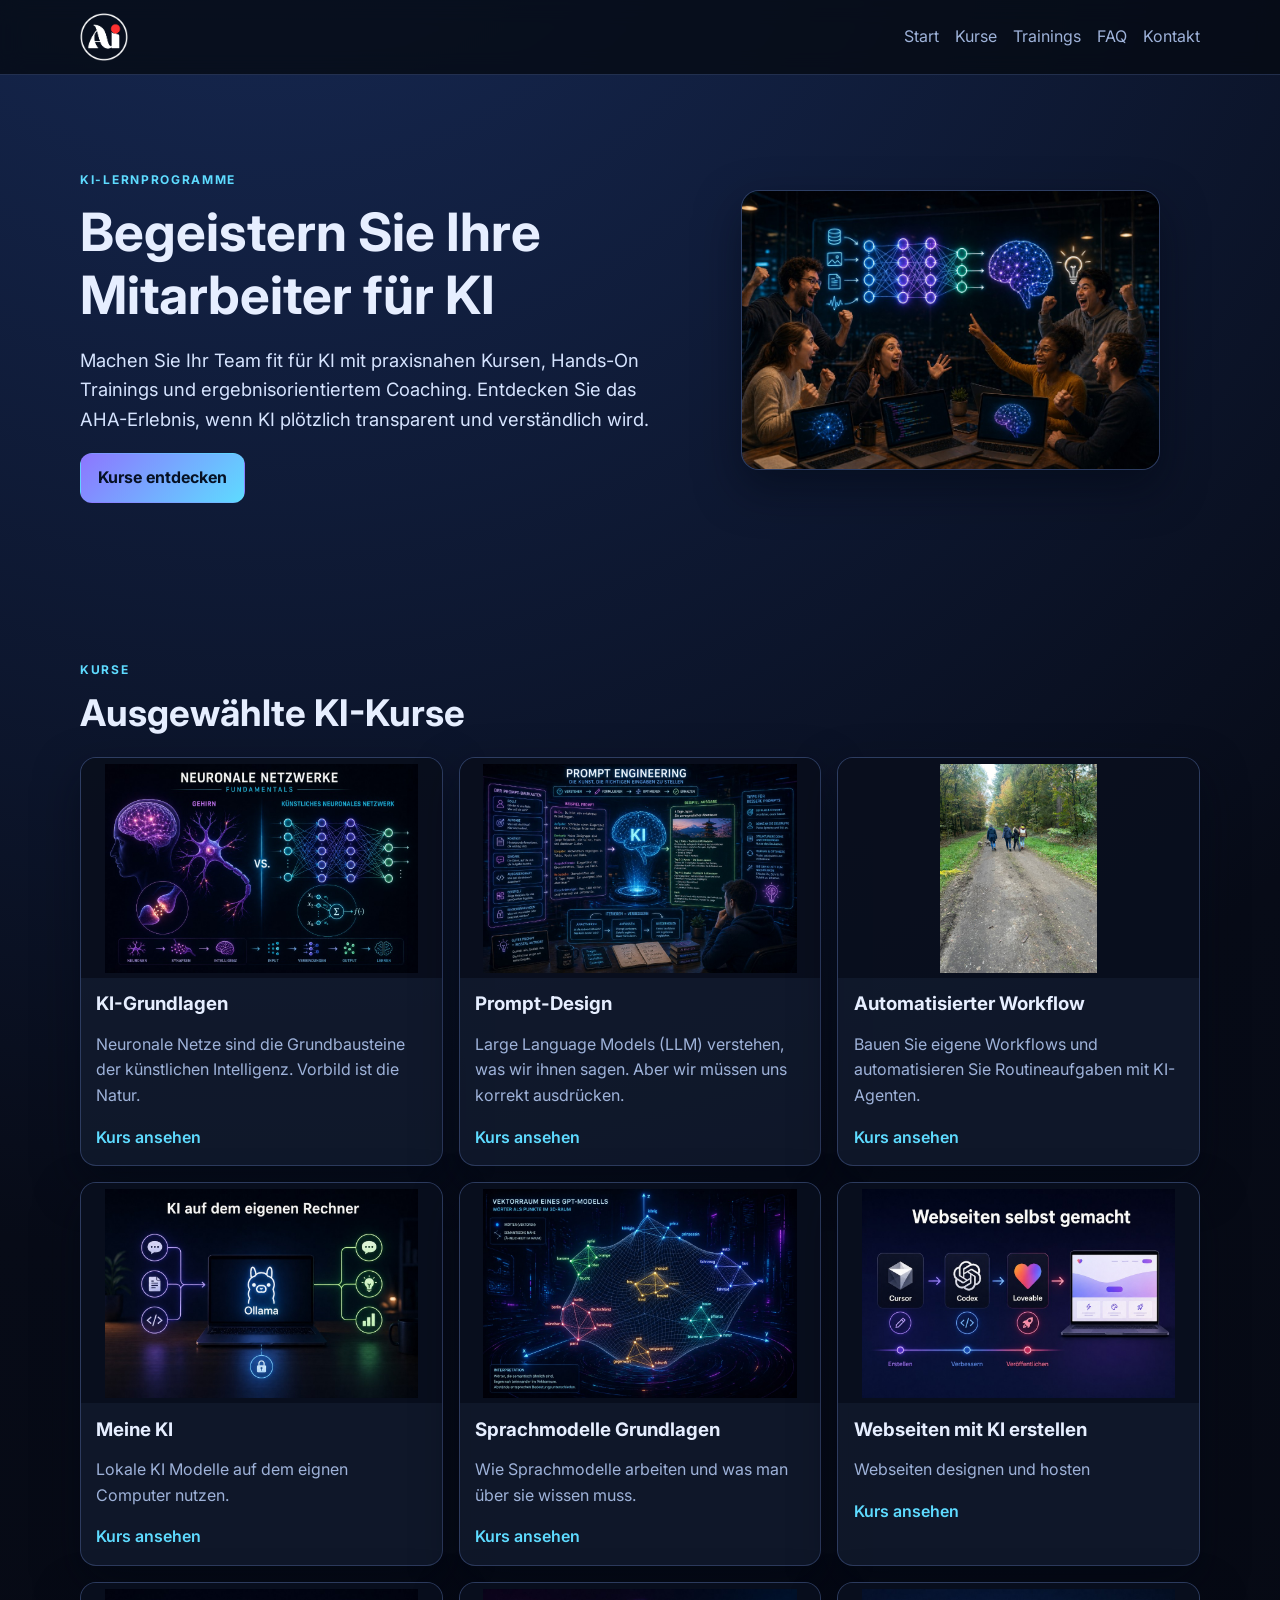
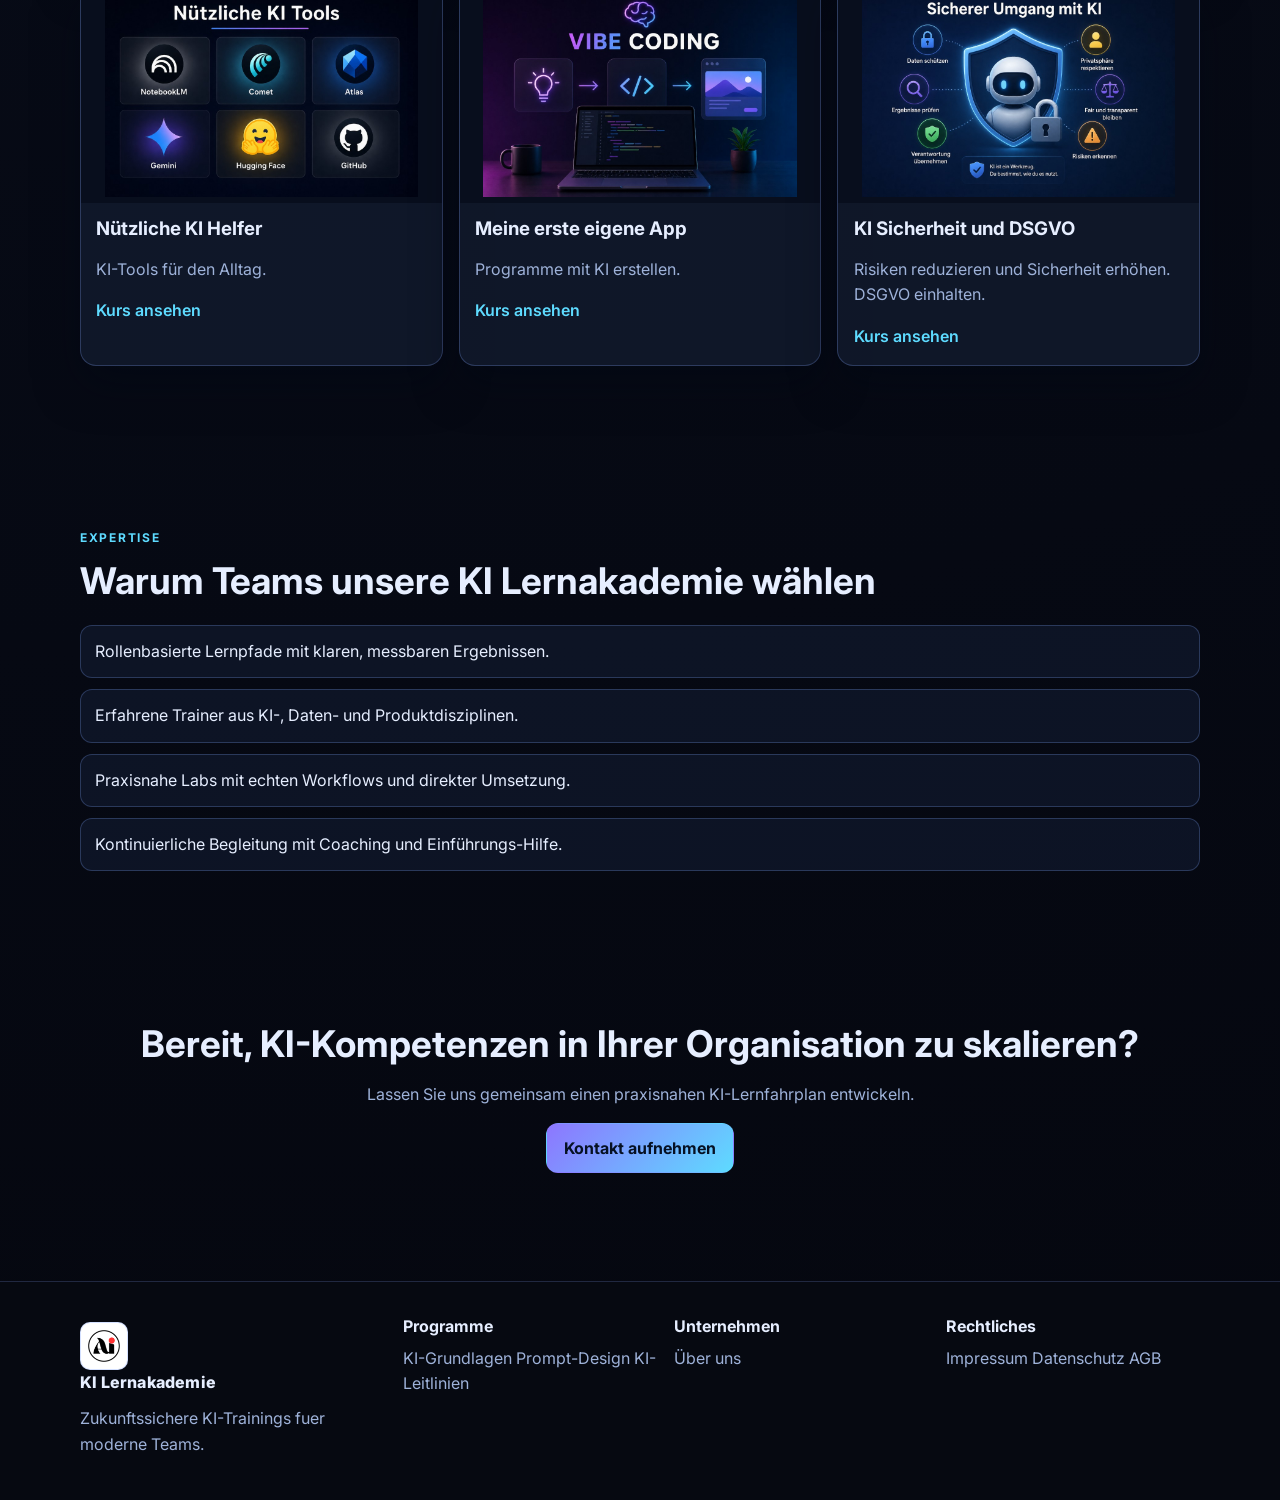
==== commit 0c62ce3b: "Update image for automated workflow course" ====
--- a/web/index.html
+++ b/web/index.html
@@ -69,7 +69,7 @@
             </div>
           </article>
           <article class="card course-card">
-            <img src="assets/img/img_62c1c2da69f6.jpg" alt="Automatisierter Workflow">
+            <img src="assets/img/img_cd4c77c48218.jpg" alt="Automatisierter Workflow">
             <div class="content">
               <h3>Automatisierter Workflow</h3>
               <p>Bauen Sie eigene Workflows und automatisieren Sie Routineaufgaben mit KI-Agenten.</p>
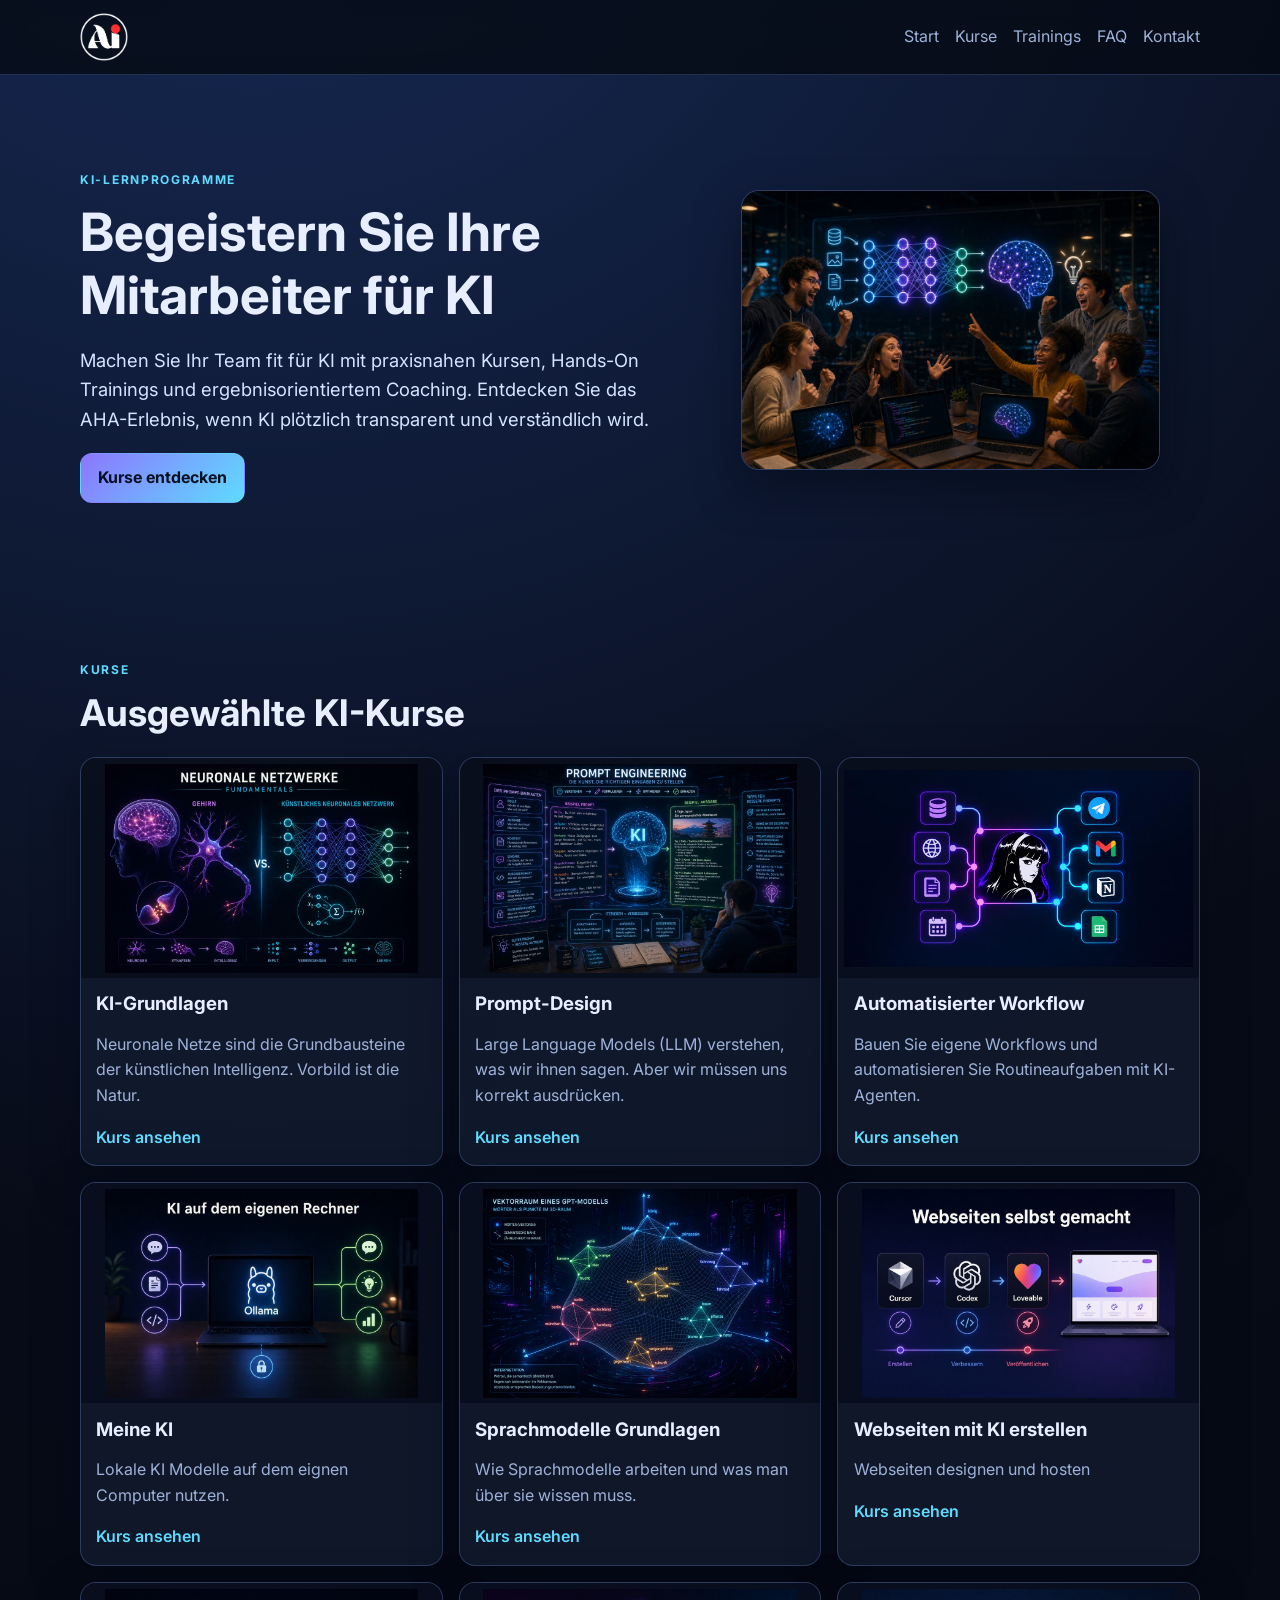
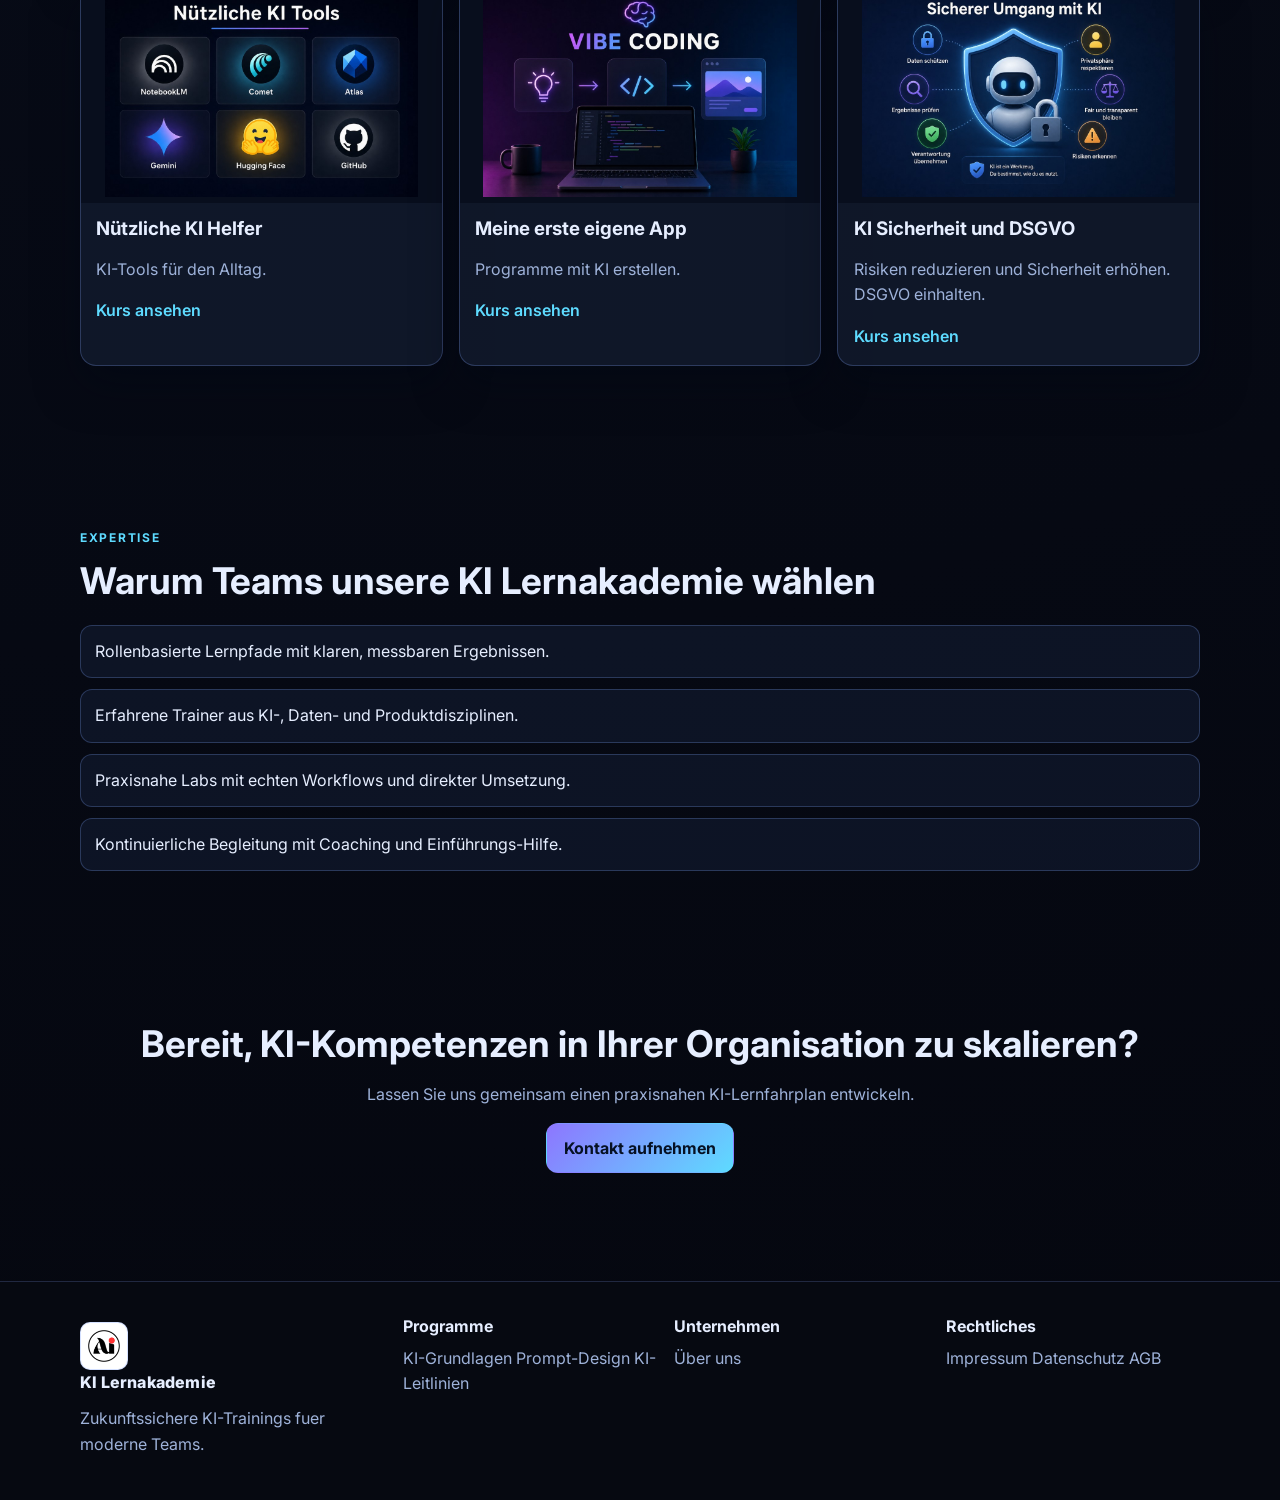
==== commit 9d27a80c: "Revert "Update image for automated workflow course" This reverts commit 0c62ce3b1359a2789e40523bf022" ====
--- a/web/index.html
+++ b/web/index.html
@@ -69,7 +69,7 @@
             </div>
           </article>
           <article class="card course-card">
-            <img src="assets/img/img_cd4c77c48218.jpg" alt="Automatisierter Workflow">
+            <img src="assets/img/img_62c1c2da69f6.jpg" alt="Automatisierter Workflow">
             <div class="content">
               <h3>Automatisierter Workflow</h3>
               <p>Bauen Sie eigene Workflows und automatisieren Sie Routineaufgaben mit KI-Agenten.</p>
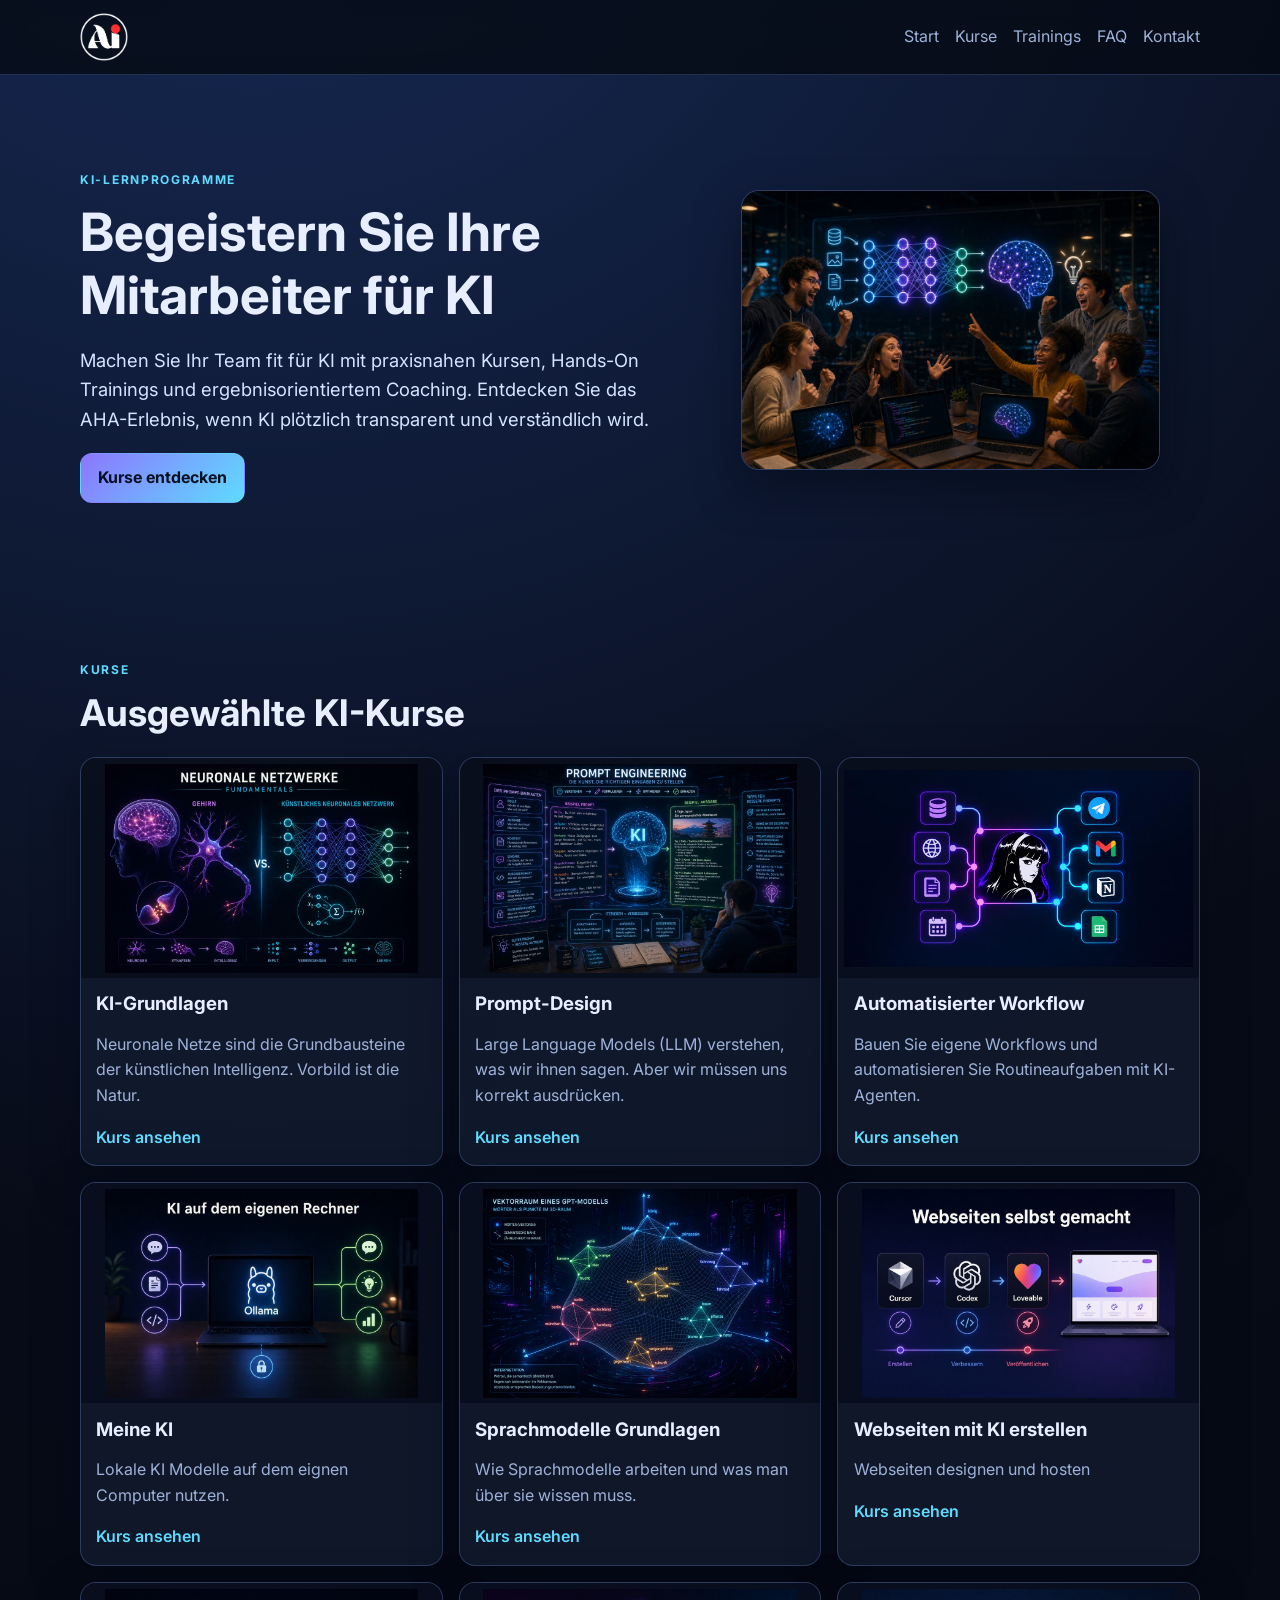
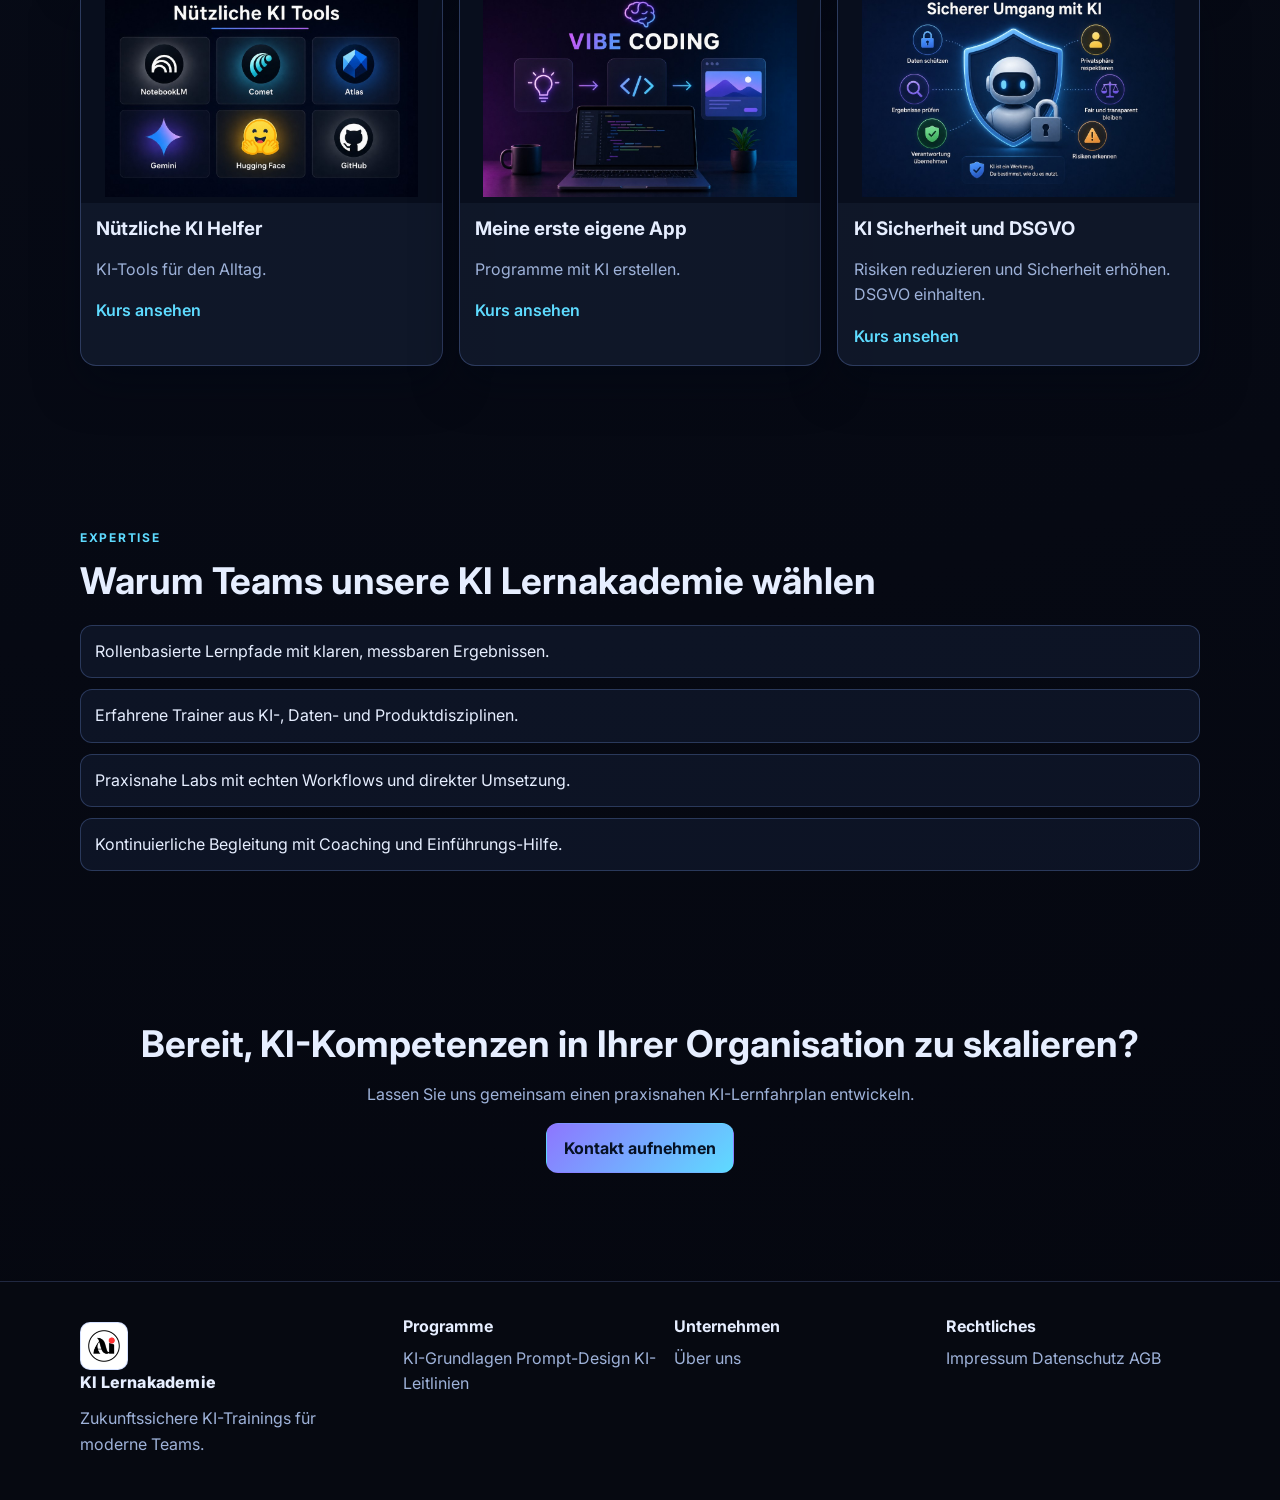
==== commit 81df64b7: "Replace transcribed German umlauts with ä, ö, ü across site" ====
--- a/web/index.html
+++ b/web/index.html
@@ -19,7 +19,7 @@
       <a class="brand" href="index.html" aria-label="AimpathiC Startseite">
         <img class="brand-logo" src="assets/img/logo-aimpathic-hell.png" alt="AimpathiC Logo hell">
       </a>
-      <button class="mobile-nav-toggle" type="button" aria-label="Navigation umschalten">Menue</button>
+      <button class="mobile-nav-toggle" type="button" aria-label="Navigation umschalten">Menü</button>
       <nav class="main-nav" aria-label="Hauptnavigation">
         <a href="index.html" data-i18n="nav.home">Start</a>
         <a href="courses.html" data-i18n="nav.courses">Kurse</a>
@@ -101,7 +101,7 @@
             </div>
           </article>
           <article class="card course-card">
-            <img src="assets/img/nuetzliche-ki-helfer-09.png" alt="Nuetzliche KI Helfer">
+            <img src="assets/img/nuetzliche-ki-helfer-09.png" alt="Nützliche KI Helfer">
             <div class="content">
               <h3>Nützliche KI Helfer</h3>
               <p>KI-Tools für den Alltag.</p>
@@ -159,7 +159,7 @@
           <img src="assets/img/logo-aimpathic-schwarz.png" alt="AimpathiC Logo schwarz">
         </div>
         <p class="brand" data-i18n="brand.name">KI Lernakademie</p>
-        <p data-i18n="footer.tagline">Zukunftssichere KI-Trainings fuer moderne Teams.</p>
+        <p data-i18n="footer.tagline">Zukunftssichere KI-Trainings für moderne Teams.</p>
       </div>
       <div>
         <h3 data-i18n="footer.programs">Programme</h3>
